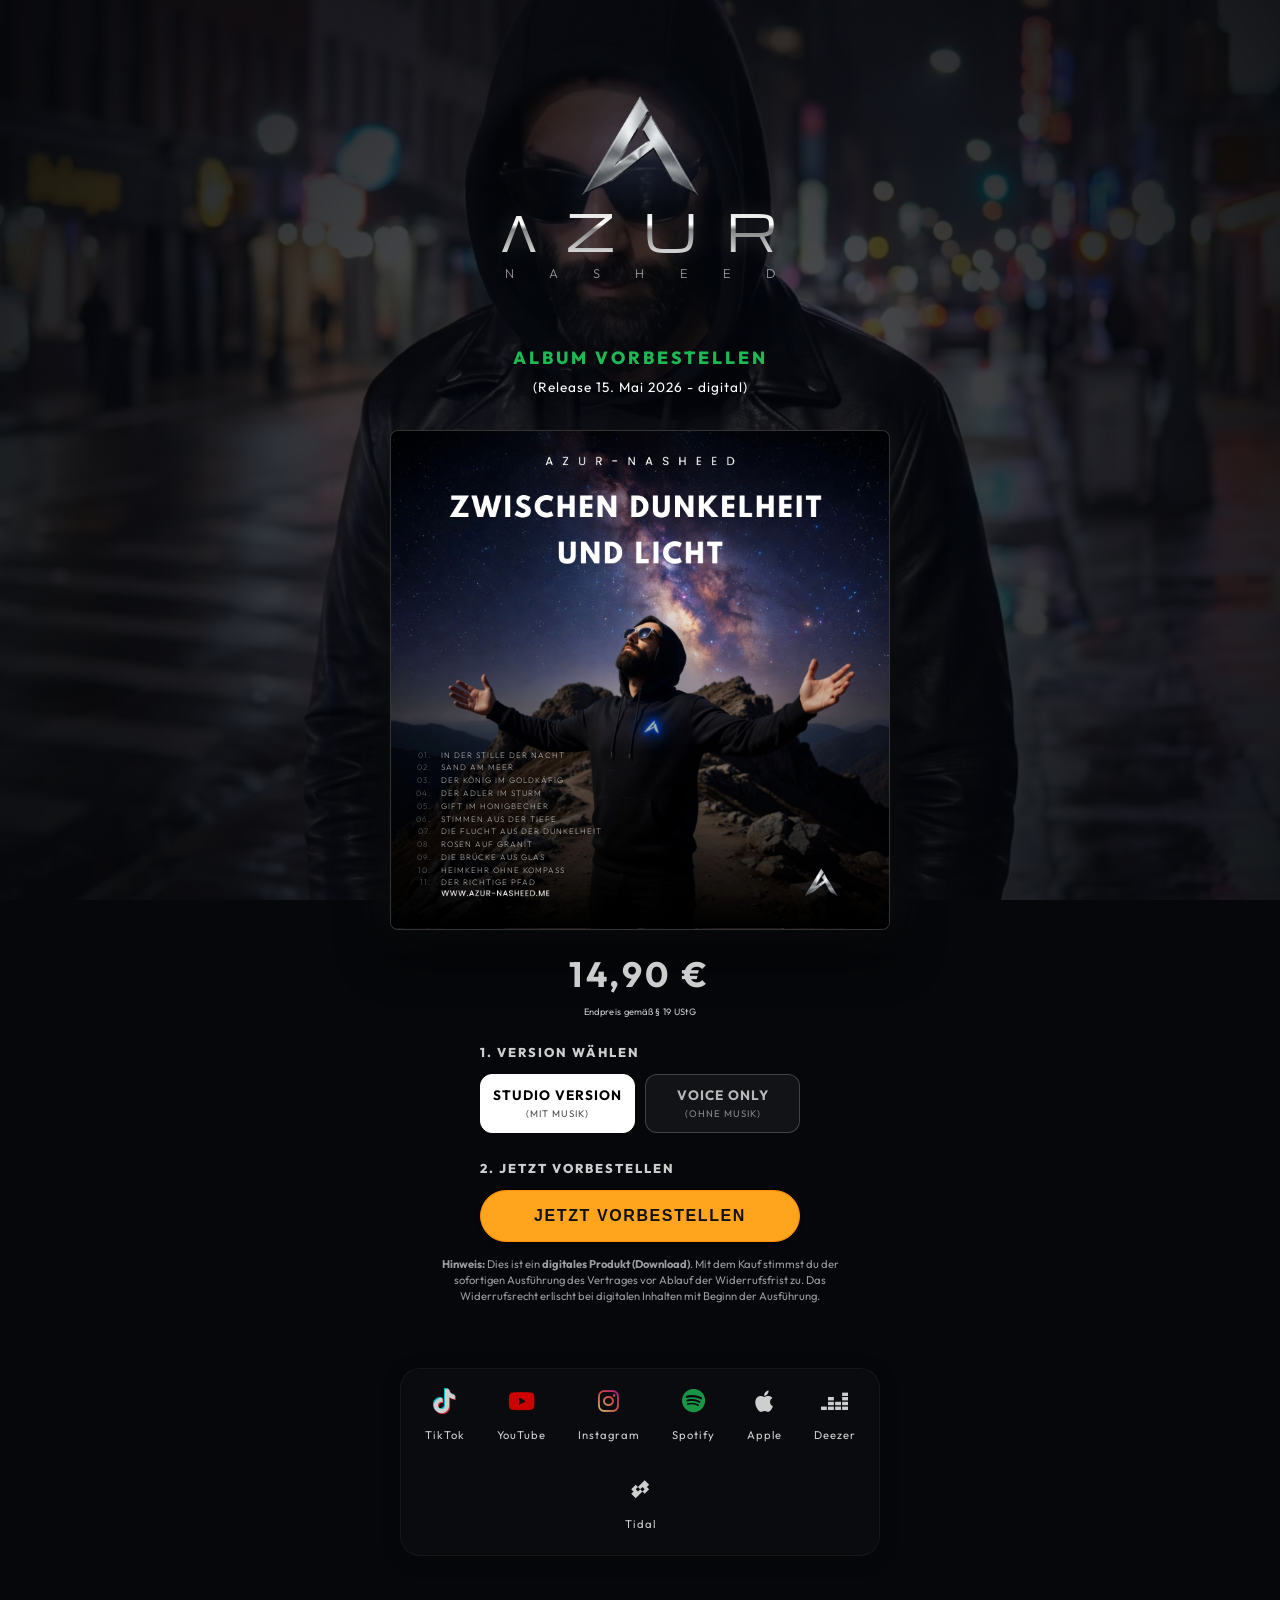
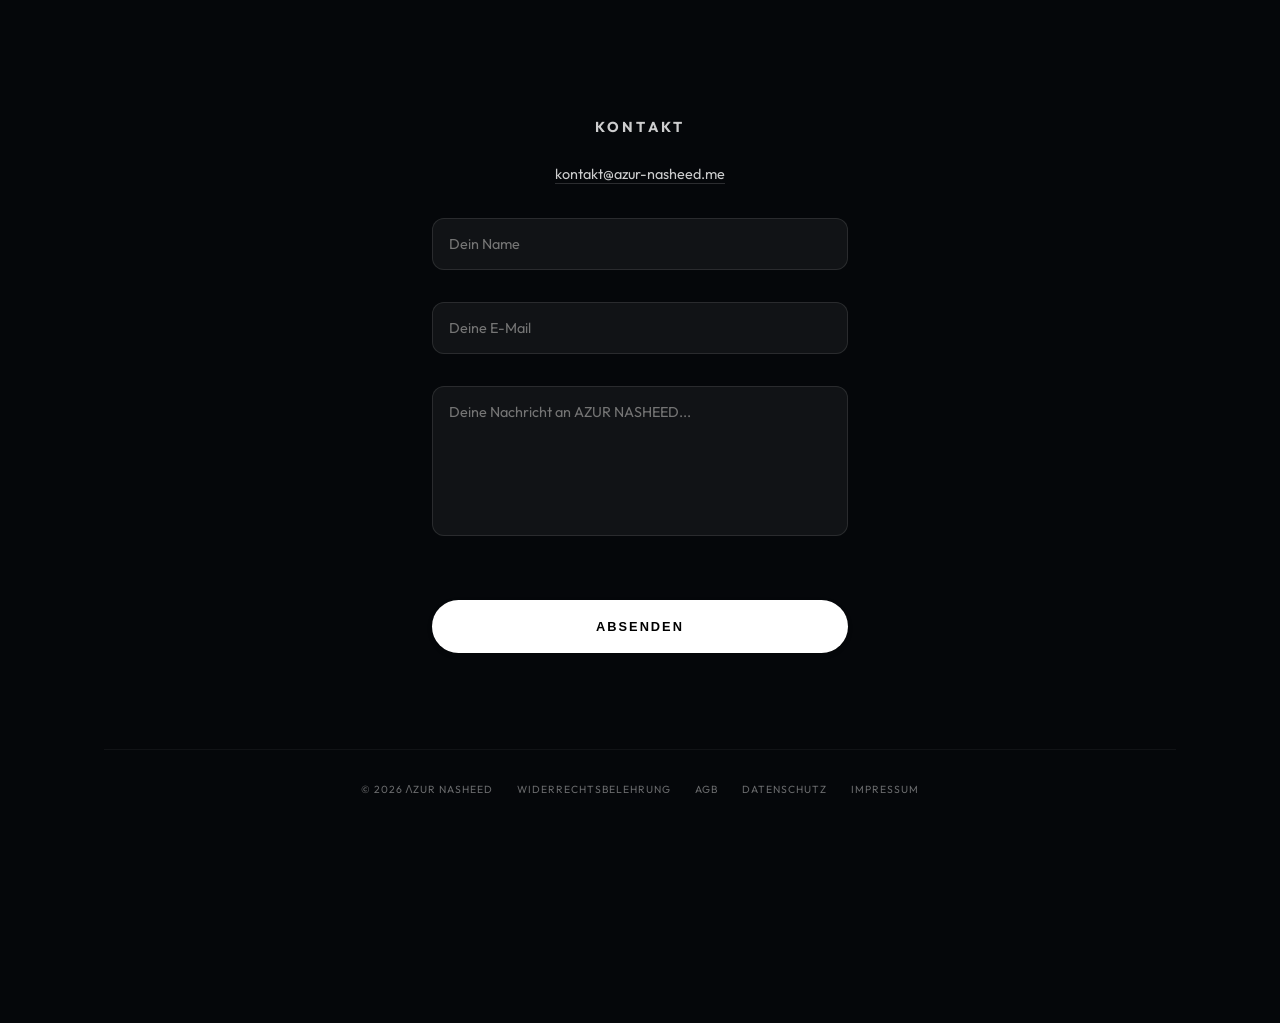
==== index.html @ 8b588da4 "Update website with final official logo from 1% folder" ====
<!DOCTYPE html>
<html lang="de">
<head>
    <meta charset="UTF-8">
    <meta name="viewport" content="width=device-width, initial-scale=1.0">
    <title>AZUR NASHEED</title>
    <link rel="stylesheet" href="style.css?v=21">
    <link rel="stylesheet" href="https://cdnjs.cloudflare.com/ajax/libs/font-awesome/6.0.0/css/all.min.css">
    <link rel="preconnect" href="https://fonts.googleapis.com">
    <link rel="preconnect" href="https://fonts.gstatic.com" crossorigin>
    <link href="https://fonts.googleapis.com/css2?family=Michroma&family=Outfit:wght@300;400;600;800&display=swap" rel="stylesheet">
    <style>
        body { 
            background-color: #05070a;
            color: #fff;
            font-family: 'Outfit', sans-serif;
            margin: 0;
            line-height: 1.6;
            overflow-x: hidden;
        }
        
        .name-main {
            font-family: 'Michroma', sans-serif !important;
            letter-spacing: 1.8rem !important;
            background: linear-gradient(180deg, #d1d1d1 0%, #ffffff 40%, #808080 50%, #e0e0e0 100%);
            -webkit-background-clip: text;
            -webkit-text-fill-color: transparent;
            filter: drop-shadow(0 0 10px rgba(255, 255, 255, 0.2));
        }

        .bg-fixed-img {
            position: fixed;
            top: 0; left: 0; width: 100%; height: 100%;
            background-image: url('Fotos/azur_background_final.png?v=2');
            background-size: cover;
            background-position: center;
            z-index: -2;
            opacity: 0.6;
        }

        .background-overlay {
            position: fixed; left: 0; top:0; width: 100%; height: 100%;
            background: radial-gradient(circle at center, rgba(5,7,10,0.4) 0%, rgba(5,7,10,0.9) 100%);
            z-index: -1;
        }

        .main-container { padding: 40px 0 100px; position: relative; z-index: 10; width: 100%; }

        /* LOGO HEADER */
        .shop-header { text-align: center; margin-bottom: 90px; }
        .shop-header img { width: 90px; margin-bottom: 15px; }
        .shop-title { text-transform: uppercase; display: flex; flex-direction: column; align-items: center; }
        .shop-title .main { font-size: 3.5rem; font-weight: 800; letter-spacing: 1.2rem; }
        .shop-title .sub { font-size: 1rem; color: #8fa9ff; letter-spacing: 0.5rem; font-weight: 300; margin-top: 5px; }

        /* INTERACTIVE PRODUCTS */
        .hoodie-section { max-width: 1200px; margin: 0 auto 100px; padding: 0 4rem; }
        .hoodie-row { display: grid; grid-template-columns: repeat(2, 1fr); gap: 2.5rem; }
        .product-item { text-align: center; }
        
        .product-image-box { 
            width: 100%; 
            aspect-ratio: 1; 
            margin-bottom: 1rem; 
            overflow: hidden; 
            border-radius: 8px; 
            background: #111; 
            position: relative;
            box-shadow: 0 20px 40px rgba(0,0,0,0.4);
        }

        .product-image-box img { 
            width: 100%; 
            height: 100%; 
            object-fit: cover; 
            transition: opacity 0.5s cubic-bezier(0.4, 0, 0.2, 1), transform 0.8s cubic-bezier(0.16, 1, 0.3, 1);
            filter: brightness(1.05); /* Slight boost for dark variant */
        }

        .color-selector { display: flex; justify-content: center; gap: 15px; margin-bottom: 0.5rem; }
        .swatch {
            width: 22px; height: 22px; border-radius: 50%; border: 2px solid transparent; cursor: pointer;
            transition: transform 0.3s, border-color 0.3s, box-shadow 0.3s;
        }
        .swatch:hover { transform: scale(1.3); }
        .swatch.active { border-color: #fff; transform: scale(1.3); box-shadow: 0 0 10px rgba(255,255,255,0.4); }

        .swatch.black { background: #000; border: 1px solid rgba(255,255,255,0.3); }
        .swatch.rose { background: #936873; }
        .swatch.sand { background: #d2c5b4; opacity: 0.3; cursor: not-allowed; }
        .swatch.navy { background: #1a233a; opacity: 0.3; cursor: not-allowed; }

        .product-name { font-size: 0.8rem; font-weight: 700; letter-spacing: 0.2rem; margin-bottom: 0.5rem; }
        .product-price { font-size: 1.3rem; font-weight: 300; opacity: 0.8; margin-bottom: 0.5rem; display: block; }

        .featured-album-glow {
            border: 1px solid rgba(255, 255, 255, 0.15);
            box-shadow: 0 0 40px rgba(255, 255, 255, 0.05), 0 20px 50px rgba(0,0,0,0.8) !important;
            transition: transform 0.3s ease, box-shadow 0.3s ease, border 0.3s ease;
        }
        .featured-album-glow:hover {
            transform: scale(1.02) translateY(-5px);
            box-shadow: 0 0 50px rgba(255, 255, 255, 0.1), 0 30px 60px rgba(0,0,0,0.9) !important;
            border: 1px solid rgba(255, 255, 255, 0.25);
        }

        .buy-btn { 
            background: #FFA41C; color: #0F1111; border: 1px solid #FF8F00; border-radius: 100px; padding: 0.8rem 2.5rem; font-weight: 800; 
            font-size: 0.8rem; letter-spacing: 0.1rem; cursor: pointer; transition: all 0.2s; box-shadow: 0 2px 5px rgba(0,0,0,0.2);
        }
        .buy-btn:hover { background: #FA8900; border-color: #E37B00; transform: translateY(-2px); box-shadow: 0 4px 8px rgba(0,0,0,0.3); }

        /* NASHEED MODULE */
        .signature-section { max-width: 1000px; margin: 0 auto; padding: 0 2rem; }
        .sig-header { display: flex; justify-content: space-between; align-items: center; margin-bottom: 4rem; }
        .sig-header h1 { font-size: 2.2rem; font-weight: 800; text-transform: uppercase; text-align: right; line-height: 1.1; }
        .sig-header h1 span { font-size: 1.1rem; font-weight: 300; display: block; opacity: 0.6; letter-spacing: 0.3rem; }

        .signature-card { 
            display: grid; grid-template-columns: 1.2fr 1fr; background: #fff; border-radius: 12px; 
            overflow: hidden; box-shadow: 0 50px 100px rgba(0,0,0,0.8);
        }
        .card-form { padding: 4.5rem; color: #000; }
        .card-form h2 { font-size: 2.4rem; font-weight: 800; margin-bottom: 3rem; text-transform: uppercase; }
        .input-box { margin-bottom: 3rem; }
        .input-box label { font-size: 0.7rem; font-weight: 800; opacity: 0.5; display: block; margin-bottom: 0.8rem; letter-spacing: 0.1rem; }
        .input-box input { width: 100%; border: none; border-bottom: 1px solid rgba(0,0,0,0.1); padding: 0.6rem 0; font-size: 1rem; outline: none; }
        .submit-btn { width: 100%; background: #000; color: #fff; border: none; padding: 1.4rem; font-weight: 800; letter-spacing: 0.2rem; cursor: pointer; }

        .card-media { position: relative; background: #000; }
        .card-media img.main { width: 100%; height: 100%; object-fit: cover; display: block; }
        .stamp { position: absolute; bottom: 20px; right: 20px; width: 60px; opacity: 0.25; filter: invert(1); }

        .bottom-txt { text-align: center; margin-top: 4rem; opacity: 0.5; font-size: 1rem; letter-spacing: 0.1rem; }

        @media (max-width: 900px) {
            .hoodie-row, .sig-header { grid-template-columns: 1fr; flex-direction: column; text-align: center; }
            .signature-card { 
                grid-template-columns: 1fr; 
                background: #000; /* Dunkel für besseren Kontrast auf Mobilgeräten */
                border-radius: 12px;
                position: relative;
            }
            .card-media { 
                height: 300px; 
                order: -1; /* Bild nach oben */
            }
            .card-form { 
                padding: 2.5rem 1.5rem; 
                background: rgba(255, 255, 255, 0.95); /* Leicht transparentes Weiß auf dem Bild */
                margin: -50px 1rem 1rem; /* Überlappung mit dem Bild */
                border-radius: 8px;
                position: relative;
                z-index: 5;
            }
            .hoodie-section { padding: 0 1.5rem; }
        }
    </style>
</head>
<body>
    <!-- FIXED BACKGROUND FIX FÜR MOBILE -->
    <div class="bg-fixed-img"></div>
    <div class="background-overlay"></div>

    <div class="main-container">
        <!-- HERO (aus index.html) -->
        <header class="hero" style="text-align: center; padding-top: 1rem; margin-bottom: 4rem;">
            <div class="logo-wrapper" style="margin-bottom: -40px;">
                <img src="Fotos/azur_logo_final.png" alt="AZUR NASHEED Logo" style="width: 180px; height: auto; filter: drop-shadow(0 0 30px rgba(143, 169, 255, 0.4));">
            </div>
            <h1 class="artist-name" style="margin: 0; padding: 0;">
                <span class="name-main" style="display: block; font-size: 3.2rem; font-weight: 400; text-align: center; margin-right: -1.8rem; line-height: 1;">ΛZUR</span>
                <span class="name-sub" style="display: block; font-size: 0.8rem; color: #d1d1d1; letter-spacing: 2.2rem; font-weight: 300; margin-top: 12px; margin-right: -2.2rem; opacity: 0.7;">NASHEED</span>
            </h1>
        </header>

        <!-- PRODUCT GRID -->
        <section class="hoodie-section">
            <!-- FEATURED ALBUM SECTION -->
        <section class="featured-album" style="margin-top: 4rem; margin-bottom: 4rem;">
            <p style="text-align: center; margin-bottom: 0.3rem; font-size: 1.1rem; letter-spacing: 3px; font-weight: 800; color: #1db954;">ALBUM VORBESTELLEN</p>
            <p style="text-align: center; margin-top: 0; margin-bottom: 2rem; font-size: 0.85rem; color: #ffffff; font-weight: 400; letter-spacing: 1px;">(Release 15. Mai 2026 - digital)</p>
            <div class="product-item" id="album-item" style="max-width: 500px; margin: 0 auto;">
                <div class="product-image-box featured-album-glow" style="aspect-ratio: 1/1; cursor: pointer; position: relative;" onclick="window.location.href='product_album.html'">
                    <img src="Fotos/azur_album_final.jpg" alt="AZUR Album Masterpiece" class="display-img" loading="lazy">
                    
                    <!-- Subtile Tracklist Overlay -->
                    <div style="position: absolute; bottom: 40px; left: 20px; text-align: left; pointer-events: none; opacity: 0.6;">
                        <div style="font-size: 8px; line-height: 1.6; color: #fff; font-family: 'Outfit', sans-serif; letter-spacing: 1px; text-transform: uppercase; font-weight: 300; text-shadow: 0 2px 4px rgba(0,0,0,0.5);">
                            <div style="display: flex;"><span style="width: 20px; text-align: right; margin-right: 10px; opacity: 0.5;">01.</span><span>IN DER STILLE DER NACHT</span></div>
                            <div style="display: flex;"><span style="width: 20px; text-align: right; margin-right: 10px; opacity: 0.5;">02.</span><span>SAND AM MEER</span></div>
                            <div style="display: flex;"><span style="width: 20px; text-align: right; margin-right: 10px; opacity: 0.5;">03.</span><span>DER KÖNIG IM GOLDKÄFIG</span></div>
                            <div style="display: flex;"><span style="width: 20px; text-align: right; margin-right: 10px; opacity: 0.5;">04.</span><span>DER ADLER IM STURM</span></div>
                            <div style="display: flex;"><span style="width: 20px; text-align: right; margin-right: 10px; opacity: 0.5;">05.</span><span>GIFT IM HONIGBECHER</span></div>
                            <div style="display: flex;"><span style="width: 20px; text-align: right; margin-right: 10px; opacity: 0.5;">06.</span><span>STIMMEN AUS DER TIEFE</span></div>
                            <div style="display: flex;"><span style="width: 20px; text-align: right; margin-right: 10px; opacity: 0.5;">07.</span><span>DIE FLUCHT AUS DER DUNKELHEIT</span></div>
                            <div style="display: flex;"><span style="width: 20px; text-align: right; margin-right: 10px; opacity: 0.5;">08.</span><span>ROSEN AUF GRANIT</span></div>
                            <div style="display: flex;"><span style="width: 20px; text-align: right; margin-right: 10px; opacity: 0.5;">09.</span><span>DIE BRÜCKE AUS GLAS</span></div>
                            <div style="display: flex;"><span style="width: 20px; text-align: right; margin-right: 10px; opacity: 0.5;">10.</span><span>HEIMKEHR OHNE KOMPASS</span></div>
                            <div style="display: flex;"><span style="width: 20px; text-align: right; margin-right: 10px; opacity: 0.5;">11.</span><span>DER RICHTIGE PFAD</span></div>
                        </div>
                    </div>
                </div>
                <div style="margin-bottom: 8px;">
                    <div style="display: flex; flex-direction: column; align-items: center; margin-bottom: 25px; margin-top: 15px;">
                        <div style="display: flex; align-items: baseline; gap: 12px; margin-bottom: 4px;">
                            <span class="product-price" style="font-size: 2.2rem; color: #fff; font-weight: 700; margin: 0;">14,90 €</span>
                        </div>
                        <div style="font-size: 0.58rem; color: rgba(255,255,255,0.8); letter-spacing: 0.3px; max-width: 130px; text-align: center; line-height: 1.1; font-weight: 400;">
                            Endpreis gemäß § 19 UStG
                        </div>
                    </div>
                </div>
                
                <div style="text-align: left; max-width: 320px; margin: 0 auto;">
                    <div style="font-size: 0.8rem; opacity: 0.8; margin-bottom: 12px; letter-spacing: 2px; font-weight: 800; color: #fff;">1. VERSION WÄHLEN</div>
                    <div class="version-selector" style="margin-bottom: 25px; display: flex; gap: 10px;">
                        <button id="btn-full" class="version-btn active" onclick="setVersion('full')" style="background: #fff; border: 1px solid #fff; color: #000; padding: 12px 5px; border-radius: 12px; font-size: 0.85rem; font-weight: 700; cursor: pointer; transition: all 0.3s; flex: 1; letter-spacing: 1px; font-family: 'Outfit', sans-serif; line-height: 1.2;">STUDIO VERSION<br><span style="font-size: 0.6rem; opacity: 0.7; font-weight: 400;">(MIT MUSIK)</span></button>
                        <button id="btn-vocal" class="version-btn" onclick="setVersion('vocal')" style="background: rgba(255,255,255,0.05); border: 1px solid rgba(255,255,255,0.2); color: rgba(255,255,255,0.7); padding: 12px 5px; border-radius: 12px; font-size: 0.85rem; font-weight: 700; cursor: pointer; transition: all 0.3s; flex: 1; letter-spacing: 1px; font-family: 'Outfit', sans-serif; line-height: 1.2;">VOICE ONLY<br><span style="font-size: 0.6rem; opacity: 0.7; font-weight: 400;">(OHNE MUSIK)</span></button>
                    </div>
                    
                    <div style="font-size: 0.8rem; opacity: 0.8; margin-bottom: 12px; letter-spacing: 2px; font-weight: 800; color: #fff;">2. JETZT VORBESTELLEN</div>
                    <button class="buy-btn" style="margin-top: 0; width: 100%; display: block; font-size: 1rem; padding: 1rem;" onclick="initiateCheckout('DIGITAL ALBUM (PRE-ORDER)')">JETZT VORBESTELLEN</button>
                </div>
                <p style="font-size: 0.7rem; opacity: 0.6; margin-top: 15px; line-height: 1.4; max-width: 400px; margin-left: auto; margin-right: auto; color: #fff;">
                    <strong>Hinweis:</strong> Dies ist ein <strong>digitales Produkt (Download)</strong>. Mit dem Kauf stimmst du der sofortigen Ausführung des Vertrages vor Ablauf der Widerrufsfrist zu. Das Widerrufsrecht erlischt bei digitalen Inhalten mit Beginn der Ausführung.
                </p>
            </div>
        </section>

        <!-- SOCIAL LINKS (jetzt unten) -->
        <div class="social-brand-bar" style="display: flex; justify-content: center; flex-wrap: wrap; gap: 2rem; margin-top: 3rem; margin-bottom: 2rem;">
            <a href="https://www.tiktok.com/@azur_nasheed" target="_blank" style="color: white; text-align: center; text-decoration: none; opacity: 0.8; transition: opacity 0.3s;" onmouseover="this.style.opacity='1'" onmouseout="this.style.opacity='0.8'">
                <i class="fab fa-tiktok" style="font-size: 1.5rem; margin-bottom: 0.5rem; display: block;"></i>
                <span style="font-size: 0.7rem; letter-spacing: 1px;">TikTok</span>
            </a>
            <a href="https://www.youtube.com/@azur.nasheed?sub_confirmation=1" target="_blank" style="color: white; text-align: center; text-decoration: none; opacity: 0.8; transition: opacity 0.3s;" onmouseover="this.style.opacity='1'" onmouseout="this.style.opacity='0.8'">
                <i class="fab fa-youtube" style="font-size: 1.5rem; margin-bottom: 0.5rem; display: block;"></i>
                <span style="font-size: 0.7rem; letter-spacing: 1px;">YouTube</span>
            </a>
            <a href="https://www.instagram.com/azur.nasheed" target="_blank" style="color: white; text-align: center; text-decoration: none; opacity: 0.8; transition: opacity 0.3s;" onmouseover="this.style.opacity='1'" onmouseout="this.style.opacity='0.8'">
                <i class="fab fa-instagram" style="font-size: 1.5rem; margin-bottom: 0.5rem; display: block;"></i>
                <span style="font-size: 0.7rem; letter-spacing: 1px;">Instagram</span>
            </a>
            <a href="https://open.spotify.com/intl-de/artist/56pBAUNSrP1y15tXZYUs72" target="_blank" style="color: white; text-align: center; text-decoration: none; opacity: 0.8; transition: opacity 0.3s;" onmouseover="this.style.opacity='1'" onmouseout="this.style.opacity='0.8'">
                <i class="fab fa-spotify" style="font-size: 1.5rem; margin-bottom: 0.5rem; display: block;"></i>
                <span style="font-size: 0.7rem; letter-spacing: 1px;">Spotify</span>
            </a>
            <a href="https://music.apple.com/us/artist/azur/1892303733" target="_blank" style="color: white; text-align: center; text-decoration: none; opacity: 0.8; transition: opacity 0.3s;" onmouseover="this.style.opacity='1'" onmouseout="this.style.opacity='0.8'">
                <i class="fab fa-apple" style="font-size: 1.5rem; margin-bottom: 0.5rem; display: block;"></i>
                <span style="font-size: 0.7rem; letter-spacing: 1px;">Apple</span>
            </a>
            <a href="https://www.deezer.com/de/artist/386840561" target="_blank" style="color: white; text-align: center; text-decoration: none; opacity: 0.8; transition: opacity 0.3s;" onmouseover="this.style.opacity='1'" onmouseout="this.style.opacity='0.8'">
                <i class="fab fa-deezer" style="font-size: 1.5rem; margin-bottom: 0.5rem; display: block;"></i>
                <span style="font-size: 0.7rem; letter-spacing: 1px;">Deezer</span>
            </a>

            <a href="https://tidal.com/album/516586064" target="_blank" style="color: white; text-align: center; text-decoration: none; opacity: 0.8; transition: opacity 0.3s;" onmouseover="this.style.opacity='1'" onmouseout="this.style.opacity='0.8'">
                <svg viewBox="0 0 24 24" fill="currentColor" style="width: 1.4rem; height: 1.4rem; margin-bottom: 0.6rem; display: block; margin-left: auto; margin-right: auto;">
                    <path d="M12.012 7.2L7.212 12l4.8 4.8 4.8-4.8-4.8-4.8zM12.012 16.8l-4.8 4.8-4.8-4.8 4.8-4.8 4.8 4.8zM2.412 12L7.212 7.2l4.8 4.8-4.8 4.8-4.8-4.8zM16.812 7.2l4.8 4.8-4.8 4.8-4.8-4.8 4.8-4.8zM12.012 7.2l4.8-4.8 4.8 4.8-4.8 4.8-4.8-4.8z"/>
                </svg>
                <span style="font-size: 0.7rem; letter-spacing: 1px;">Tidal</span>
            </a>
        </div>

        <!-- CONTACT SECTION (Vollständiges Formular aus index.html) -->
        <section class="contact-section" style="max-width: 480px; margin: 10rem auto 6rem; padding: 0 2rem;">
            <h3 class="section-title" style="font-size: 0.9rem; letter-spacing: 0.2rem; margin-bottom: 1.5rem; opacity: 0.8; text-transform: uppercase; text-align: center;">Kontakt</h3>
            <p class="contact-email" style="margin-bottom: 2rem; font-size: 0.9rem; opacity: 0.8; text-align: center;">
                <a href="mailto:kontakt@azur-nasheed.me" style="color: #fff; text-decoration: none; border-bottom: 1px solid rgba(255,255,255,0.2);">kontakt@azur-nasheed.me</a>
            </p>
            
            <form action="https://formspree.io/f/mqekkzke" method="POST" class="contact-form">
                <div class="form-group" style="margin-bottom: 1rem;">
                    <input type="text" name="name" placeholder="Dein Name" required style="width: 100%; background: rgba(255,255,255,0.05); border: 1px solid rgba(255,255,255,0.1); border-radius: 12px; padding: 1rem; color: #fff; font-family: 'Outfit', sans-serif;">
                </div>
                <div class="form-group" style="margin-bottom: 1rem;">
                    <input type="email" name="email" placeholder="Deine E-Mail" required style="width: 100%; background: rgba(255,255,255,0.05); border: 1px solid rgba(255,255,255,0.1); border-radius: 12px; padding: 1rem; color: #fff; font-family: 'Outfit', sans-serif;">
                </div>
                <div class="form-group" style="margin-bottom: 1.5rem;">
                    <textarea name="message" placeholder="Deine Nachricht an AZUR NASHEED..." required style="width: 100%; background: rgba(255,255,255,0.05); border: 1px solid rgba(255,255,255,0.1); border-radius: 12px; padding: 1rem; color: #fff; min-height: 150px; font-family: 'Outfit', sans-serif; resize: none;"></textarea>
                </div>
                <button type="submit" class="buy-btn" style="width: 100%; background: #fff; color: #000; border: none; padding: 1.2rem; font-weight: 800; letter-spacing: 2px;">
                    ABSENDEN
                </button>
            </form>
        </section>

        <!-- FOOTER & LEGAL -->
        <footer class="footer" style="text-align: center; padding: 2rem 0 1.5rem; border-top: 1px solid rgba(255,255,255,0.05); margin-top: 2rem; width: 100%; opacity: 1 !important;">
            <div class="footer-content" style="max-width: 1200px; margin: 0 auto; padding: 0 2rem;">
                <!-- MwSt-Hinweis entfernt -->
                
                <div class="legal-links-container" style="display: flex; justify-content: center; align-items: center; gap: 1.5rem; flex-wrap: wrap; padding-top: 0;">
                    <span style="opacity: 0.4; font-size: 0.65rem; letter-spacing: 1px;">&copy; 2026 ΛZUR NASHEED</span>
                    <a href="widerruf.html" style="color: rgba(255,255,255,0.4); text-decoration: none; font-size: 0.65rem; letter-spacing: 1px; transition: color 0.3s;" onmouseover="this.style.color='#fff'" onmouseout="this.style.color='rgba(255,255,255,0.4)'">WIDERRECHTSBELEHRUNG</a>
                    <a href="agb.html" style="color: rgba(255,255,255,0.4); text-decoration: none; font-size: 0.65rem; letter-spacing: 1px; transition: color 0.3s;" onmouseover="this.style.color='#fff'" onmouseout="this.style.color='rgba(255,255,255,0.4)'">AGB</a>
                    <a href="datenschutz.html" style="color: rgba(255,255,255,0.4); text-decoration: none; font-size: 0.65rem; letter-spacing: 1px; transition: color 0.3s;" onmouseover="this.style.color='#fff'" onmouseout="this.style.color='rgba(255,255,255,0.4)'">DATENSCHUTZ</a>
                    <a href="impressum.html" style="color: rgba(255,255,255,0.4); text-decoration: none; font-size: 0.65rem; letter-spacing: 1px; transition: color 0.3s;" onmouseover="this.style.color='#fff'" onmouseout="this.style.color='rgba(255,255,255,0.4)'">IMPRESSUM</a>
                </div>
            </div>
        </footer>
    </div>

    <!-- CHECKOUT OVERLAY -->
    <div id="checkout-overlay">
        <div class="loader"></div>
        <h2 style="color: white; font-weight: 300; letter-spacing: 3px;">INITIALISIERE SECURE CHECKOUT</h2>
        <p style="color: rgba(255,255,255,0.4); margin-top: 1rem;">Du wirst zum sicheren Zahlungsanbieter weitergeleitet...</p>
    </div>

    <script>
        const STRIPE_LINKS = {
            'full': 'https://buy.stripe.com/cNieVeckQ1glehb46h5wI02',
            'vocal': 'https://buy.stripe.com/5kQfZi70wf7b8WR32d5wI03'
        };

        let currentVersion = 'full';

        function setVersion(version) {
            currentVersion = version;
            document.querySelectorAll('.version-btn').forEach(btn => {
                btn.style.background = 'rgba(255,255,255,0.05)';
                btn.style.borderColor = 'rgba(255,255,255,0.2)';
                btn.style.color = 'rgba(255,255,255,0.7)';
            });
            const activeBtn = document.getElementById('btn-' + version);
            activeBtn.style.background = '#fff';
            activeBtn.style.borderColor = '#fff';
            activeBtn.style.color = '#000';
        }

        function initiateCheckout(productName) {
            const finalLink = STRIPE_LINKS[currentVersion];
            
            console.log("Stripe Checkout Link:", finalLink);

            const overlay = document.getElementById('checkout-overlay');
            overlay.style.display = 'flex';
            
            setTimeout(() => {
                window.location.href = finalLink;
            }, 2500);
        }
    </script>
</body>
</html>
---- style.css ----
:root {
    --bg-color: #05070a;
    --text-color: #f0f0f0;
    --accent-color: #8fa9ff;
    --glass-bg: rgba(255, 255, 255, 0.05);
    --glass-border: rgba(255, 255, 255, 0.1);
    --font-main: 'Outfit', sans-serif;
}

* {
    margin: 0;
    padding: 0;
    box-sizing: border-box;
    -webkit-font-smoothing: antialiased;
}

body {
    background-color: var(--bg-color);
    color: var(--text-color);
    font-family: var(--font-main);
    min-height: 100vh;
    overflow-x: hidden;
    display: flex;
    flex-direction: column; /* Alles untereinander zentrieren */
    justify-content: center;
    align-items: center;
    position: relative;
}

/* .video-background removed for performance - handled in HTML */


.background-overlay {
    position: fixed;
    top: 0;
    left: 0;
    width: 100%;
    height: 100%;
    z-index: -1;
    background: radial-gradient(circle at center, rgba(5, 7, 10, 0.4) 0%, rgba(5, 7, 10, 0.8) 100%);
}

.profile-img-container {
    width: 120px;
    height: 120px;
    margin: 0 auto 1.5rem;
    border-radius: 50%;
    padding: 3px;
    background: linear-gradient(45deg, var(--accent-color), transparent);
    overflow: hidden;
}

.profile-img {
    width: 100%;
    height: 100%;
    object-fit: cover;
    border-radius: 50%;
}

.container {
    width: 100%;
    max-width: 480px;
    padding: 2rem;
    text-align: center;
    z-index: 10;
}

.swipe-arrow {
    position: absolute; top: 50%; transform: translateY(-50%);
    font-size: 1.2rem; color: #fff; cursor: pointer;
    z-index: 10; user-select: none; transition: background 0.3s, transform 0.3s;
    background: rgba(0, 0, 0, 0.4); border-radius: 50%;
    width: 35px; height: 35px; display: flex; align-items: center; justify-content: center;
}
.swipe-arrow:hover { background: rgba(0, 0, 0, 0.8); transform: translateY(-50%) scale(1.1); }
.swipe-arrow.left { left: 10px; }
.swipe-arrow.right { right: 10px; }

.hero {
    margin-bottom: 3rem;
    animation: fadeIn 1.5s ease-out;
}

.artist-name {
    display: flex;
    flex-direction: column;
    align-items: center;
    line-height: 1;
    margin-bottom: 2rem;
    text-transform: uppercase;
}

.name-main {
    font-size: 4.5rem;
    font-weight: 600;
    letter-spacing: 0.6rem;
    color: var(--text-color);
}

.name-sub {
    font-size: 0.9rem;
    font-weight: 300;
    letter-spacing: 1.2rem;
    color: var(--text-color); /* Wieder in reinem Weiss */
    opacity: 0.8;
    margin-top: 0.8rem;
    margin-right: -1.2rem; /* Zentrierungs-Fix */
}

@media (max-width: 768px) {
    .name-main { font-size: 3rem; letter-spacing: 0.4rem; }
    .name-sub { font-size: 0.7rem; letter-spacing: 0.6rem; margin-right: -0.6rem; }
}

.tagline {
    font-size: 1rem;
    font-weight: 300;
    opacity: 0.7;
    letter-spacing: 0.2rem;
}

.release-card {
    width: 100%;
    max-width: 600px;
    margin: 0 auto 3rem;
    padding: 0;
    background: none;
    border: none;
    backdrop-filter: none;
    text-align: center;
}

.release-card:hover {
    transform: translateY(-5px);
}

.cover-art-container {
    width: 100%;
    max-width: 320px;
    aspect-ratio: 1 / 1;
    margin: 0 auto 2rem;
    border-radius: 12px;
    overflow: hidden;
    box-shadow: 0 15px 40px rgba(0, 0, 0, 0.6);
    border: 1px solid rgba(225, 225, 225, 0.1);
    background: #000;
}

.release-cover {
    width: 100%;
    height: 100%;
    object-fit: cover;
    display: block;
    image-rendering: high-quality;
}

.status {
    font-size: 0.7rem;
    font-weight: 600;
    color: var(--accent-color);
    letter-spacing: 0.1rem;
    display: block;
    margin-bottom: 1rem;
}

h2 {
    font-size: 1.8rem;
    margin-bottom: 0.5rem;
}

.release-date {
    font-size: 0.9rem;
    opacity: 0.5;
    margin-bottom: 0.5rem;
}

.btn-primary {
    display: inline-block;
    background-color: var(--text-color);
    color: var(--bg-color);
    padding: 1rem 2rem;
    border-radius: 50px;
    text-decoration: none;
    font-weight: 600;
    font-size: 0.9rem;
    letter-spacing: 0.1rem;
    transition: all 0.3s ease;
}

.btn-primary:hover {
    background-color: var(--accent-color);
    transform: scale(1.05);
}

.btn-spotify {
    background: linear-gradient(135deg, #1DB954 0%, #191414 100%);
    color: white;
    border: none;
    box-shadow: 0 4px 15px rgba(29, 185, 84, 0.3), 0 0 10px rgba(29, 185, 84, 0.2);
    display: flex;
    align-items: center;
    justify-content: center;
    gap: 12px;
}

.btn-spotify:hover {
    background: linear-gradient(135deg, #1ed760 0%, #191414 100%);
    transform: scale(1.05);
    box-shadow: 0 6px 20px rgba(29, 185, 84, 0.5), 0 0 15px rgba(29, 185, 84, 0.4);
}

.btn-spotify i {
    color: white;
    font-size: 1.2rem;
}

/* Premium Video Card Styles */
.premium-video-card {
    position: relative;
    width: 100%;
    aspect-ratio: 16 / 9;
    background: rgba(255, 255, 255, 0.03);
    border: 1px solid var(--glass-border);
    border-radius: 12px;
    overflow: hidden;
    margin-bottom: 2rem;
    box-shadow: 0 20px 50px rgba(0, 0, 0, 0.5);
    cursor: pointer;
    transition: all 0.5s cubic-bezier(0.4, 0, 0.2, 1);
}

.premium-video-card::before {
    content: '';
    position: absolute;
    top: 0;
    left: 0;
    width: 100%;
    height: 100%;
    background: url('https://img.youtube.com/vi/vI3nQcwvJvw/maxresdefault.jpg') center/cover no-repeat;
    filter: brightness(0.7) grayscale(0.2);
    transition: all 0.5s ease;
}

.premium-video-card:hover {
    transform: translateY(-5px);
    border-color: rgba(255, 255, 255, 0.2);
}

.premium-video-card:hover::before {
    filter: brightness(0.9) grayscale(0);
    transform: scale(1.05);
}

.play-overlay {
    position: absolute;
    top: 50%;
    left: 50%;
    transform: translate(-50%, -50%);
    z-index: 2;
    pointer-events: none;
}

.pulse-icon {
    width: 70px;
    height: 70px;
    background: rgba(255, 255, 255, 0.1);
    backdrop-filter: blur(10px);
    border-radius: 50%;
    display: flex;
    align-items: center;
    justify-content: center;
    border: 2px solid rgba(255, 255, 255, 0.3);
    color: white;
    font-size: 1.5rem;
    transition: all 0.3s ease;
    box-shadow: 0 0 20px rgba(255, 255, 255, 0.2);
}

.premium-video-card:hover .pulse-icon {
    background: rgba(255, 255, 255, 0.2);
    transform: scale(1.1);
    box-shadow: 0 0 30px rgba(255, 255, 255, 0.4);
}

.video-wrapper iframe {
    position: absolute;
    top: 0;
    left: 0;
    width: 100%;
    height: 100%;
    border: none;
    z-index: 5;
}

.social-brand-bar {
    display: flex;
    justify-content: center;
    align-items: center;
    flex-wrap: wrap;
    gap: 2.5rem;
    margin: 2.5rem auto;
    padding: 1.2rem 1.2rem;
    background: rgba(255, 255, 255, 0.02);
    backdrop-filter: blur(2px);
    -webkit-backdrop-filter: blur(2px);
    border: 1px solid rgba(255, 255, 255, 0.05);
    border-radius: 20px;
    max-width: 480px;
    box-shadow: 0 4px 20px rgba(0, 0, 0, 0.2);
}

.social-symbol {
    display: flex;
    flex-direction: column;
    align-items: center;
    gap: 0.8rem;
    text-decoration: none;
    transition: all 0.4s cubic-bezier(0.16, 1, 0.3, 1);
    opacity: 0.8;
    min-width: 80px;
}

.social-symbol i {
    font-size: 2.22rem;
    transition: transform 0.3s ease;
}

/* Feste Markenfarben fuer dauerhafte Sichtbarkeit */
.fa-tiktok { color: #ffffff; text-shadow: -1px -1px 0 #00f2fe, 1px 1px 0 #fe2c55; }
.fa-youtube { color: #FF0000; }
.fa-instagram { 
    background: radial-gradient(circle at 30% 107%, #fdf497 0%, #fdf497 5%, #fd5949 45%,#d6249f 60%,#285AEB 90%);
    -webkit-background-clip: text;
    -webkit-text-fill-color: transparent;
    display: inline-block;
}
.fa-spotify { color: #1DB954; }
.fa-apple { color: #FFFFFF; }
.fa-shopping-bag { color: #e0e0e0; filter: drop-shadow(0 0 5px rgba(255, 255, 255, 0.2)); } /* Premium Metallic Silver */

.social-symbol span {
    font-size: 0.65rem;
    text-transform: uppercase;
    letter-spacing: 0.15rem;
    font-weight: 400;
    color: var(--text-color);
    opacity: 0.8;
    transition: all 0.3s ease;
}

/* Spezial-Styling fuer den Shop-Link */
.shop-highlight {
    opacity: 1 !important;
    border-right: 1px solid rgba(255, 255, 255, 0.1);
    padding-right: 1.5rem;
    margin-right: 0.5rem;
}

.shop-highlight span {
    font-weight: 700;
    letter-spacing: 0.2rem;
    color: #ffffff;
}

.social-symbol:hover {
    opacity: 1;
    transform: translateY(-8px);
}

.social-s.buy-btn:hover {
    transform: scale(1.05);
    background: #0088ff;
    color: white;
}

/* SIZE SELECTOR */
.size-selector {
    display: flex;
    gap: 0.8rem;
    margin: 0.5rem 0 1.2rem;
    justify-content: center;
}

.size-btn {
    background: rgba(255, 255, 255, 0.05);
    border: 1px solid rgba(255, 255, 255, 0.1);
    color: white;
    width: 45px;
    height: 45px;
    border-radius: 10px;
    display: flex;
    align-items: center;
    justify-content: center;
    cursor: pointer;
    font-size: 0.8rem;
    font-weight: 600;
    transition: all 0.3s;
}

.size-btn:hover {
    background: rgba(255, 255, 255, 0.1);
    border-color: rgba(255, 255, 255, 0.3);
}

.size-btn.active {
    background: white;
    color: black;
    border-color: white;
    box-shadow: 0 0 20px rgba(255, 255, 255, 0.2);
}

/* CHECKOUT OVERLAY (Test Mode) */
#checkout-overlay {
    position: fixed;
    top: 0; left: 0; width: 100%; height: 100%;
    background: rgba(0, 0, 0, 0.95);
    z-index: 10000;
    display: none;
    align-items: center;
    justify-content: center;
    flex-direction: column;
}

.loader {
    width: 50px;
    height: 50px;
    border: 3px solid rgba(255, 255, 255, 0.1);
    border-top: 3px solid #0088ff;
    border-radius: 50%;
    animation: spin 1s linear infinite;
    margin-bottom: 2rem;
}

@keyframes spin {
    0% { transform: rotate(0deg); }
    100% { transform: rotate(360deg); }
}

.social-symbol:hover i {
    transform: scale(1.1);
    filter: drop-shadow(0 0 10px rgba(255, 255, 255, 0.3));
}

@media (max-width: 600px) {
    .social-brand-bar {
        padding: 1.5rem 1rem;
        gap: 1.2rem;
        margin: 2rem 1rem;
        border-radius: 20px;
    }
    .social-symbol {
        min-width: 65px;
    }
    .social-symbol i { font-size: 1.8rem; }
    .social-symbol span { font-size: 0.55rem; letter-spacing: 0.1rem; }
}

/* Support Section */
.support-section {
    margin-top: 3rem;
    animation: fadeIn 1.8s ease-out;
}

.support-card {
    background: var(--glass-bg);
    backdrop-filter: blur(15px);
    border: 1px solid var(--glass-border);
    border-radius: 20px;
    padding: 2rem;
    text-align: left;
}

.support-text {
    font-size: 0.9rem;
    opacity: 0.7;
    margin-bottom: 1.5rem;
    text-align: center;
}

.amount-toggles {
    display: flex;
    gap: 10px;
    margin-bottom: 1rem;
}

.amount-btn {
    flex: 1;
    background: rgba(255, 255, 255, 0.05);
    border: 1px solid var(--glass-border);
    color: var(--text-color);
    padding: 0.8rem;
    border-radius: 12px;
    cursor: pointer;
    font-family: var(--font-main);
    transition: all 0.3s ease;
}

.amount-btn:hover {
    background: rgba(255, 255, 255, 0.1);
}

.amount-btn.active {
    background: var(--accent-color);
    color: var(--bg-color);
    border-color: var(--accent-color);
    font-weight: 600;
}

.custom-amount {
    position: relative;
    margin-bottom: 1.5rem;
}

.custom-amount input {
    width: 100%;
    background: rgba(255, 255, 255, 0.03);
    border: 1px solid var(--glass-border);
    color: var(--text-color);
    padding: 1rem;
    padding-left: 2rem;
    border-radius: 12px;
    font-family: var(--font-main);
    font-size: 1.1rem;
}

.custom-amount .currency {
    position: absolute;
    left: 1rem;
    top: 50%;
    transform: translateY(-50%);
    opacity: 0.5;
}

#final-donate-btn {
    width: 100%;
    margin-top: 1rem;
    border: none;
    cursor: pointer;
}

.anonym-hint {
    font-size: 0.7rem;
    opacity: 0.4;
    text-align: center;
    margin-top: 1rem;
}

.contact-section {
    margin-top: 2.5rem;
    animation: fadeIn 2s ease-out;
}

.section-title {
    font-size: 0.9rem;
    letter-spacing: 0.2rem;
    margin-bottom: 1.5rem;
    opacity: 0.8;
    text-transform: uppercase;
}

.contact-form {
    display: flex;
    flex-direction: column;
    gap: 1rem;
}

.form-group input, 
.form-group textarea {
    width: 100%;
    background: var(--glass-bg);
    border: 1px solid var(--glass-border);
    border-radius: 12px;
    padding: 1rem;
    color: var(--text-color);
    font-family: var(--font-main);
    font-size: 0.9rem;
    transition: all 0.3s ease;
}

.form-group textarea {
    min-height: 120px;
    resize: none;
}

.form-group input:focus, 
.form-group textarea:focus {
    outline: none;
    border-color: var(--accent-color);
    background: rgba(255, 255, 255, 0.1);
}

.contact-form button[type="submit"] {
    width: 100%;
    margin-top: 1rem;
    cursor: pointer;
    border: none;
}



.footer {
    margin-top: 5rem;
    padding-bottom: 2rem;
    opacity: 0.5; /* Dezent, aber legal erkennbar */
    transition: opacity 0.3s ease;
    text-align: center;
    position: relative;
    pointer-events: auto;
}

.footer:hover {
    opacity: 1; /* Volle Sichtbarkeit bei Hover */
}

.copyright {
    display: block;
    font-size: 0.7rem;
    letter-spacing: 0.05rem;
    margin-bottom: 0.5rem;
}

.legal-links {
    margin-top: 1.5rem;
    display: flex;
    justify-content: center;
    align-items: center;
    flex-wrap: wrap;
    gap: 0.8rem;
    font-size: 0.65rem;
    opacity: 0.5;
    letter-spacing: 0.05rem;
}

.legal-links a {
    color: var(--text-color);
    text-decoration: none;
    transition: all 0.3s ease;
}

.legal-links a:hover {
    color: var(--accent-color);
    opacity: 1;
}

.legal-links .divider {
    opacity: 0.3;
}

/* Streaming Platforms Section */
.streaming-section {
    padding: 6rem 1rem;
    margin-top: 2rem;
    border-top: 1px solid rgba(255, 255, 255, 0.05);
    background: rgba(0, 0, 0, 0.2);
    width: 100%;
    text-align: center;
}

.streaming-title {
    font-family: 'Playfair Display', serif;
    font-size: 3rem;
    font-weight: 300;
    margin-bottom: 4rem;
    letter-spacing: 0.1rem;
    opacity: 0.9;
}

.streaming-logos {
    display: flex;
    justify-content: center;
    align-items: center;
    flex-wrap: wrap;
    gap: 3.5rem;
    max-width: 1100px;
    margin: 0 auto;
}

.platform-link {
    display: flex;
    flex-direction: column;
    align-items: center;
    gap: 0.8rem;
    color: var(--text-color);
    text-decoration: none;
    transition: all 0.4s cubic-bezier(0.16, 1, 0.3, 1);
    opacity: 0.4;
    min-width: 100px;
}

.platform-link i, 
.platform-link svg {
    font-size: 2.2rem;
    height: 2.2rem;
    width: auto;
}

.platform-link span {
    font-size: 0.7rem;
    text-transform: uppercase;
    letter-spacing: 0.15rem;
    font-weight: 400;
}

.platform-link:hover {
    opacity: 1;
    transform: translateY(-8px);
    color: var(--accent-color);
}

.custom-svg {
    width: 2.2rem;
    height: 2.2rem;
}

/* Mobile Adjustments for Streaming Section */
@media (max-width: 768px) {
    .streaming-title {
        font-size: 2rem;
        margin-bottom: 3rem;
    }
    
    .streaming-logos {
        gap: 2rem;
    }

    .platform-link {
        min-width: 80px;
        opacity: 0.6; /* Slightly higher on mobile for visibility */
    }

    .platform-link i, 
    .platform-link svg {
        font-size: 1.8rem;
    }
}

/* Mobile Quick Fix */
@media (max-width: 400px) {
    .artist-name {
        font-size: 2.5rem;
    }
}

/* Global Smooth Scroll */
html {
    scroll-behavior: smooth;
}

/* ============================================================
   AZUR ESSENTIAL - BOLD SHOP EXPERIENCE (INTEGRATED)
   ============================================================ */

.shop-experience {
    background-color: transparent; /* Black background removed for brand consistency */
    color: #ffffff;
    padding: 12rem 0; 
    position: relative;
    z-index: 20;
    width: 100%; 
    border-top: 1px solid rgba(255,255,255,0.05);
}

/* Section Branding */
.shop-branding-integrated {
    text-align: center;
    margin-bottom: 8rem;
    width: 100%;
    padding: 0 4rem;
}

.shop-section-logo {
    width: 80px; /* Etwas größer für mehr Präsenz */
    margin-bottom: 2rem;
    filter: drop-shadow(0 0 15px rgba(255,255,255,0.3));
    transition: transform 0.5s ease;
    display: block;
    margin-left: auto;
    margin-right: auto;
}

.shop-section-logo:hover {
    transform: scale(1.1) rotate(5deg);
}

.shop-section-title {
    display: flex;
    flex-direction: column;
    align-items: center;
    margin: 0 0 3rem 0;
    line-height: 1;
    text-align: center;
}

.shop-title-main {
    font-size: clamp(4rem, 15vw, 10rem);
    font-weight: 600;
    letter-spacing: 0.8rem;
    color: #fff;
    text-transform: uppercase;
}

.shop-title-sub {
    font-size: clamp(1rem, 3vw, 1.5rem);
    font-weight: 300;
    letter-spacing: 1.5rem;
    color: var(--accent-color);
    text-transform: uppercase;
    margin-top: 1rem;
    padding-left: 1.5rem; /* Zentrierungsausgleich für Sperrung */
}

.shop-section-nav {
    display: flex;
    justify-content: center;
    gap: 3rem;
    border-top: 1px solid rgba(255,255,255,0.1);
    padding-top: 2.5rem;
    max-width: 600px;
    margin: 0 auto;
}

.shop-section-nav a {
    color: #fff;
    text-decoration: none;
    font-size: 0.8rem;
    font-weight: 700;
    text-transform: uppercase;
    letter-spacing: 0.15em;
    opacity: 0.5;
    transition: opacity 0.3s;
}

.shop-section-nav a:hover, .shop-section-nav a.active {
    opacity: 1;
}

/* Integrated Product Grid - NOW 2 COLUMNS */
.product-grid-integrated {
    display: grid;
    grid-template-columns: repeat(2, 1fr); /* 2 Spalten für riesige Bilder */
    gap: 4rem;
    max-width: 1300px;
    margin: 0 auto;
    padding: 0 4rem;
}

.product-image-box {
    position: relative;
    aspect-ratio: 4 / 5; /* Etwas länglicher für Premium-Optik */
    background: transparent; /* No more black boxes */
    overflow: hidden;
    margin-bottom: 2rem;
}

.product-image-box img {
    width: 100%;
    height: 100%;
    object-fit: cover;
    transition: transform 1s cubic-bezier(0.16, 1, 0.3, 1);
}

.product-item:hover img {
    transform: scale(1.05);
}

.product-details {
    margin-bottom: 2rem;
    text-align: center;
}

.product-price {
    font-size: 1.2rem;
    font-weight: 800;
    letter-spacing: 0.1em;
}

/* Bold Action Buttons */
.add-to-cart-btn {
    background: #ffffff;
    color: #000000;
    border: none;
    width: 100%;
    padding: 1.5rem;
    font-size: 0.9rem;
    font-weight: 900;
    text-transform: uppercase;
    letter-spacing: 0.2em;
    cursor: pointer;
    transition: all 0.4s cubic-bezier(0.16, 1, 0.3, 1);
}

.add-to-cart-btn:hover {
    background: #e0e0e0;
    transform: translateY(-5px);
    box-shadow: 0 10px 30px rgba(255,255,255,0.1);
}

.collection-footer {
    text-align: center;
    margin-top: 10rem;
    opacity: 0.3;
    font-size: 0.9rem;
    letter-spacing: 0.4rem;
    text-transform: uppercase;
}

/* Responsive Grid */
@media (max-width: 1000px) {
    .product-grid-integrated {
        grid-template-columns: 1fr; /* Mobile 1 Spalte */
        padding: 0 2rem;
    }
    .shop-section-nav {
        gap: 1.5rem;
    }
}
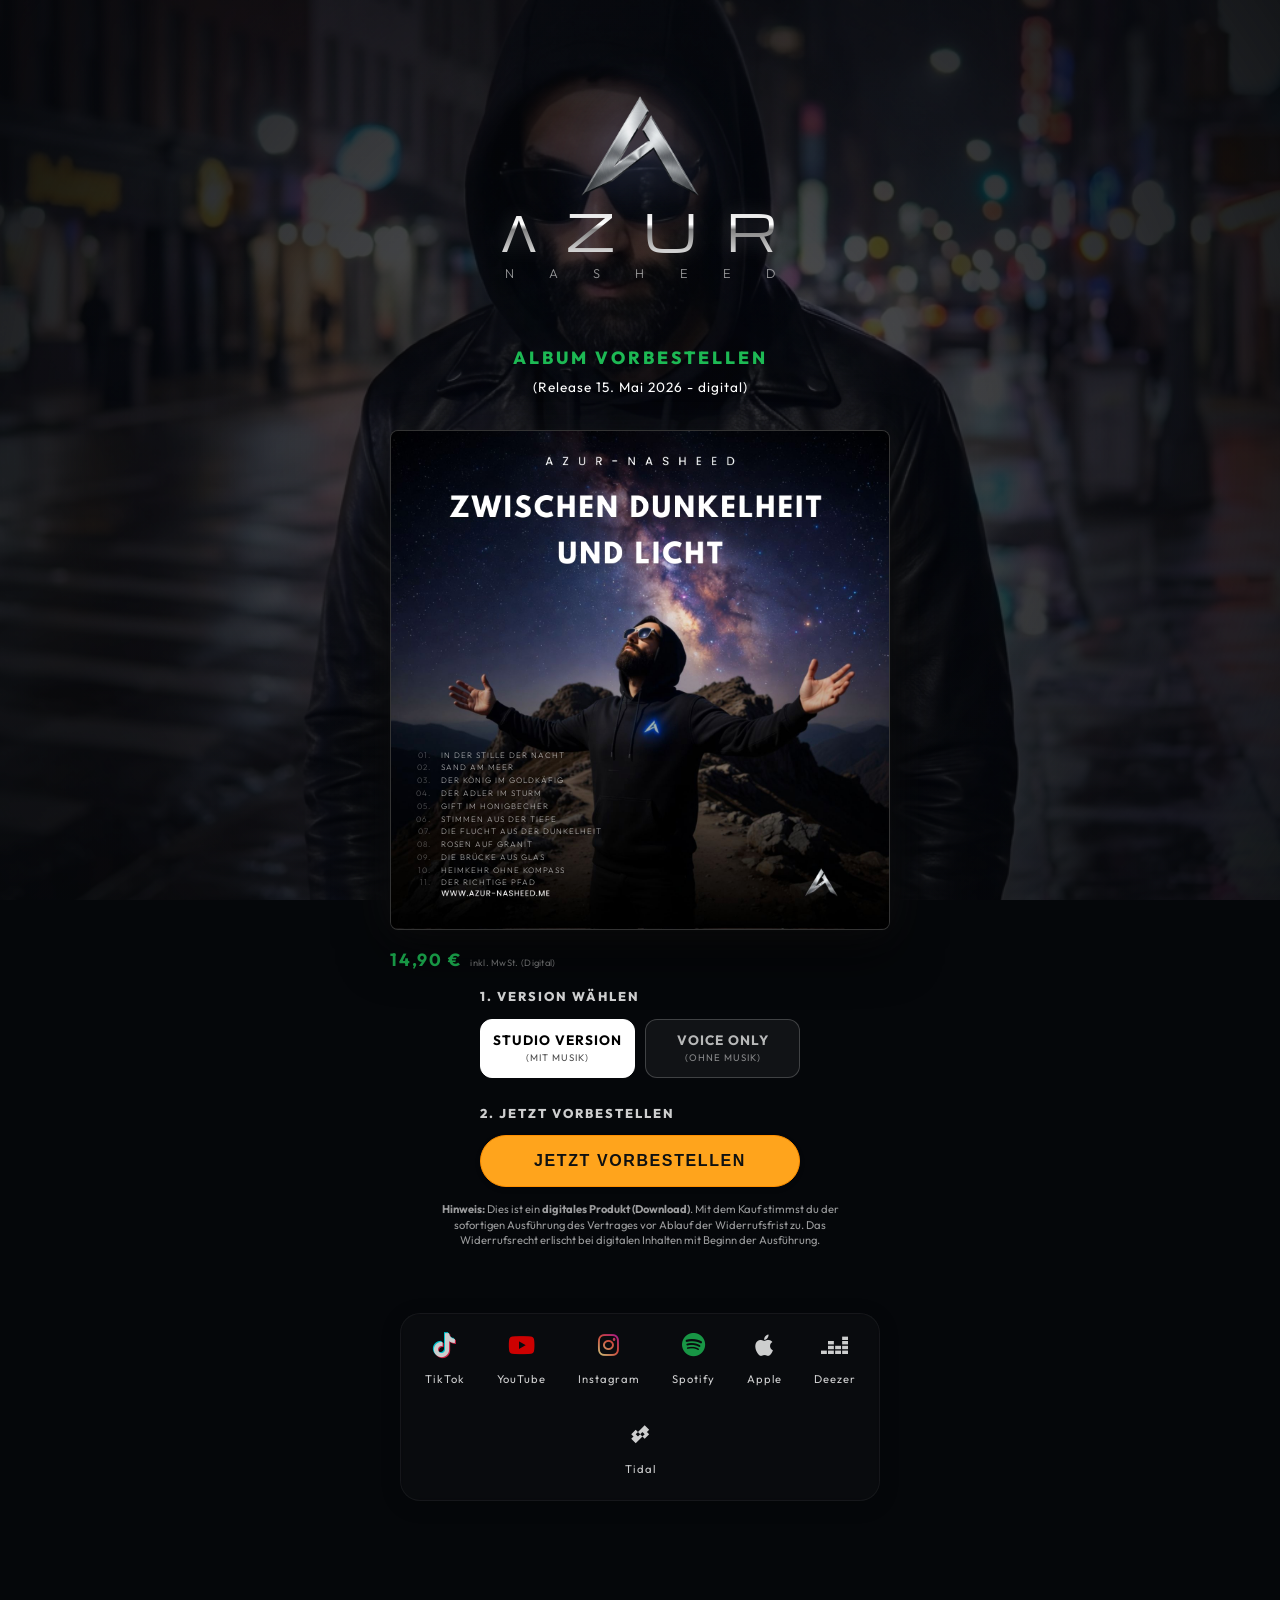
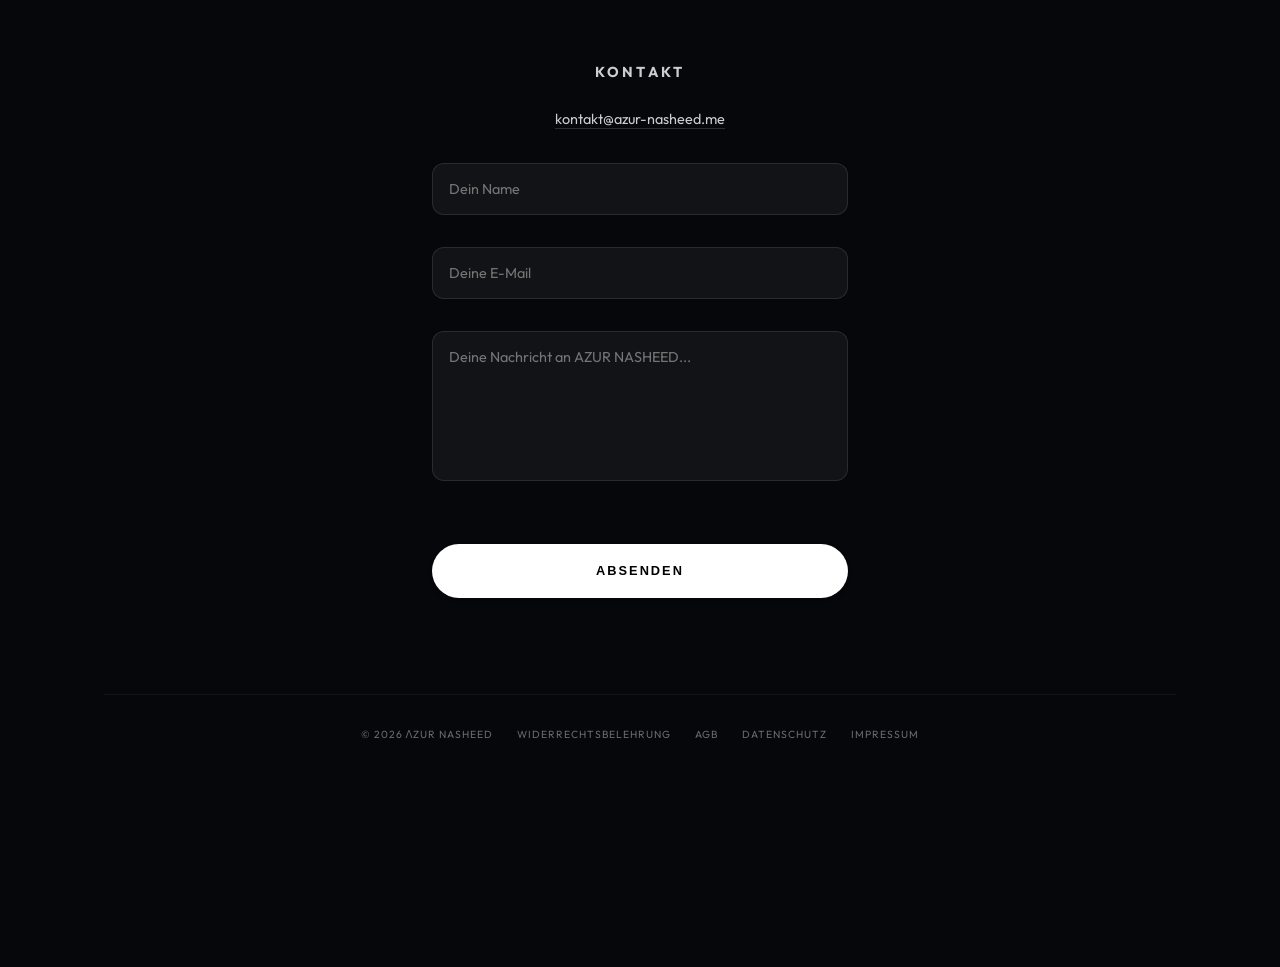
==== commit 7d1650cc: "UI: Price repositioned to left/green + 99 Names Lyrics added" ====
--- a/index.html
+++ b/index.html
@@ -201,13 +201,13 @@
                         </div>
                     </div>
                 </div>
-                <div style="margin-bottom: 8px;">
-                    <div style="display: flex; flex-direction: column; align-items: center; margin-bottom: 25px; margin-top: 15px;">
-                        <div style="display: flex; align-items: baseline; gap: 12px; margin-bottom: 4px;">
-                            <span class="product-price" style="font-size: 2.2rem; color: #fff; font-weight: 700; margin: 0;">14,90 €</span>
-                        </div>
-                        <div style="font-size: 0.58rem; color: rgba(255,255,255,0.8); letter-spacing: 0.3px; max-width: 130px; text-align: center; line-height: 1.1; font-weight: 400;">
-                            Endpreis gemäß § 19 UStG
+                <div style="margin-bottom: 12px; margin-top: 15px; text-align: left;">
+                    <div style="display: flex; flex-direction: column; align-items: flex-start;">
+                        <div style="display: flex; align-items: baseline; gap: 8px;">
+                            <span class="product-price" style="font-size: 1.1rem; color: #1db954; font-weight: 700; margin: 0;">14,90 €</span>
+                            <span style="font-size: 0.58rem; color: rgba(255,255,255,0.5); letter-spacing: 0.3px; font-weight: 400;">
+                                inkl. MwSt. (Digital)
+                            </span>
                         </div>
                     </div>
                 </div>
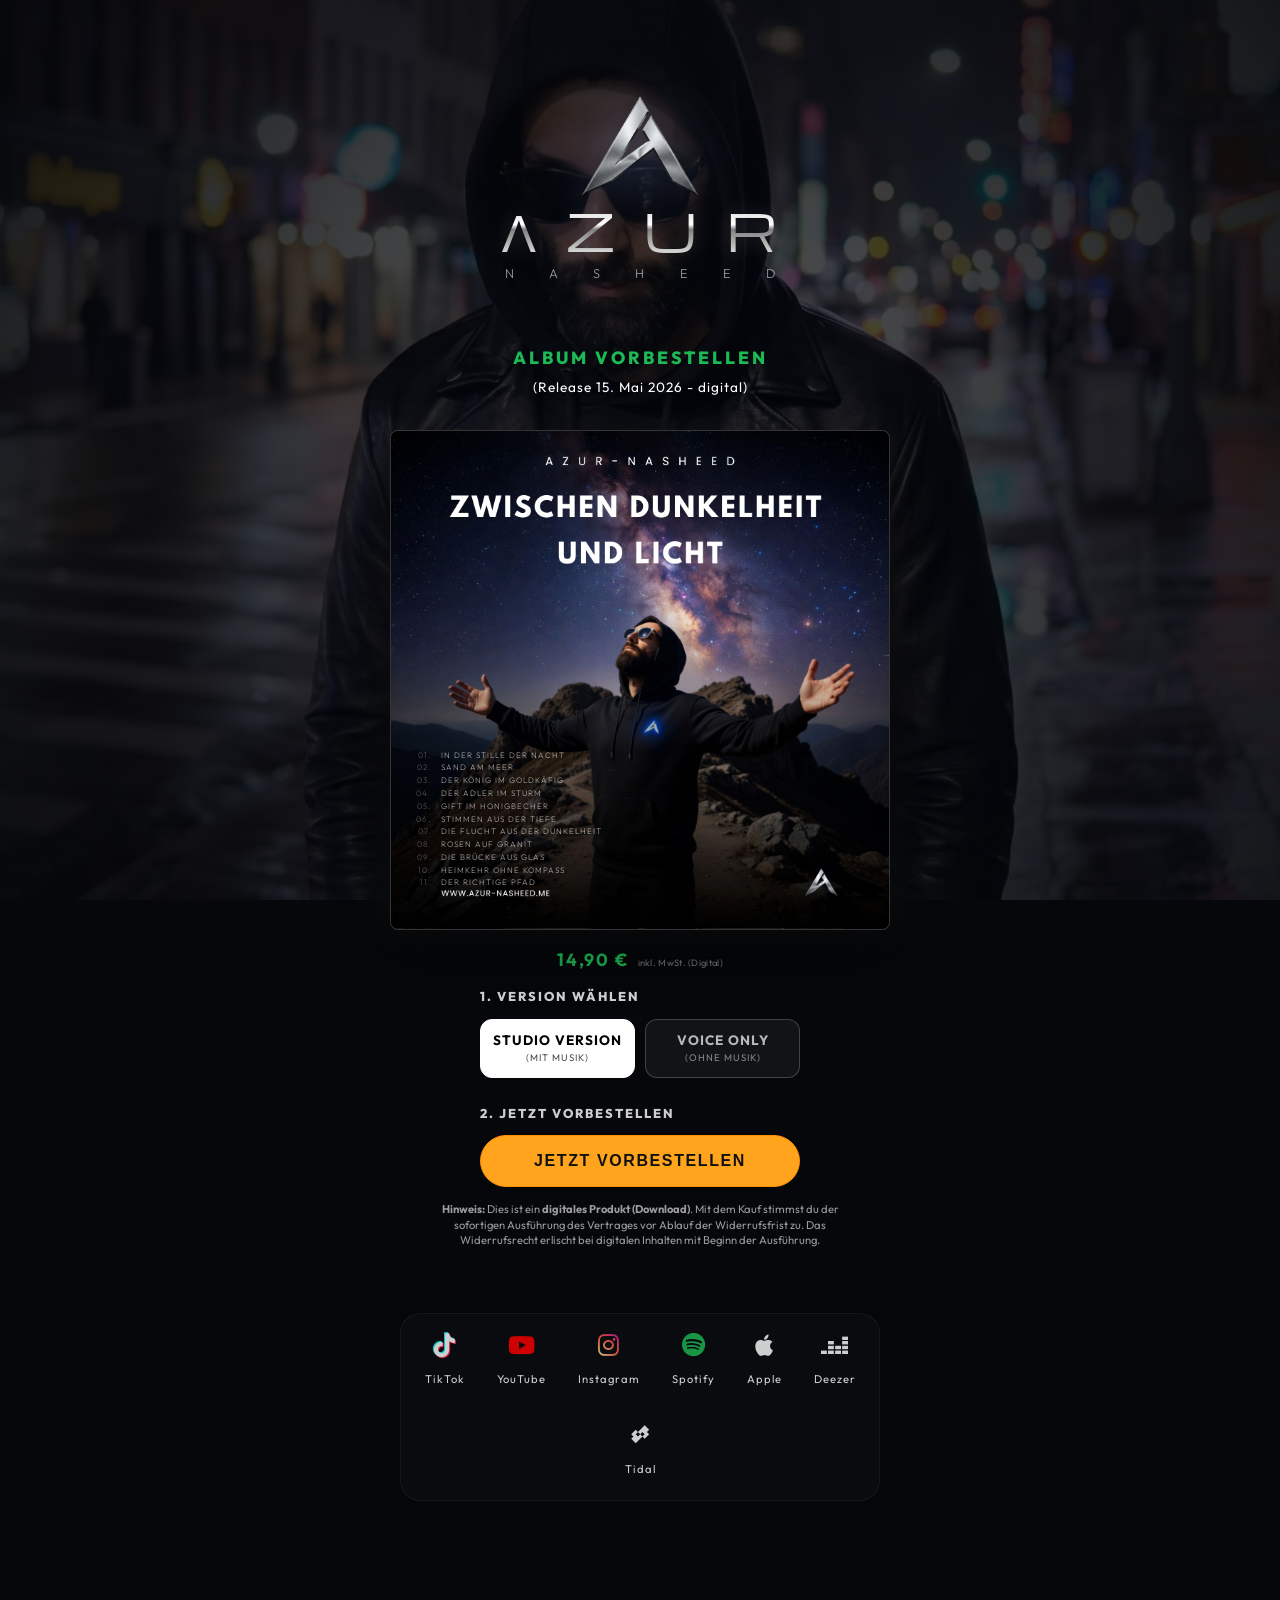
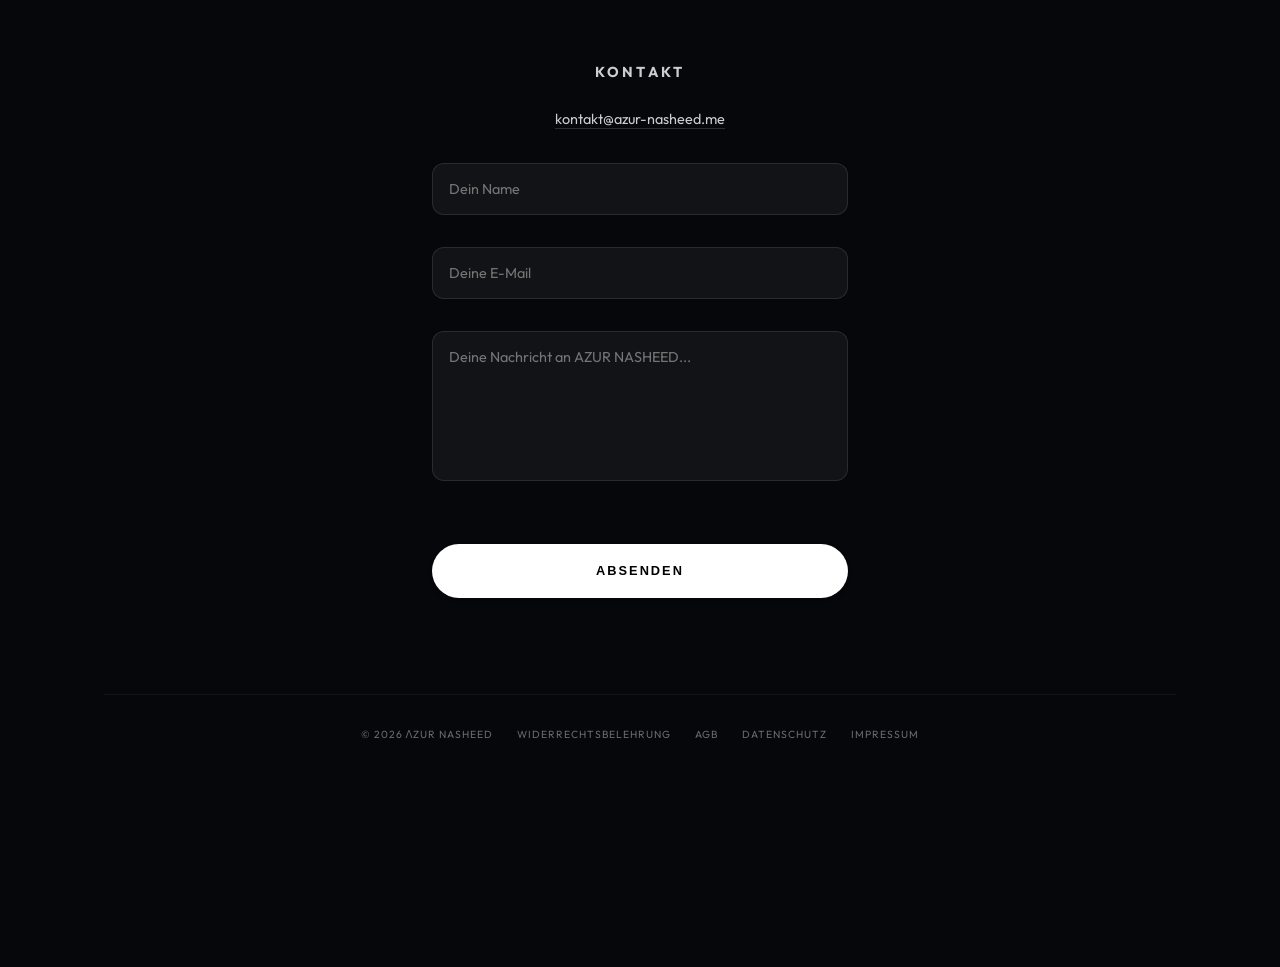
==== commit 065f9dc7: "UI: Centered the price again for better symmetry" ====
--- a/index.html
+++ b/index.html
@@ -201,8 +201,8 @@
                         </div>
                     </div>
                 </div>
-                <div style="margin-bottom: 12px; margin-top: 15px; text-align: left;">
-                    <div style="display: flex; flex-direction: column; align-items: flex-start;">
+                <div style="margin-bottom: 12px; margin-top: 15px; text-align: center;">
+                    <div style="display: flex; flex-direction: column; align-items: center;">
                         <div style="display: flex; align-items: baseline; gap: 8px;">
                             <span class="product-price" style="font-size: 1.1rem; color: #1db954; font-weight: 700; margin: 0;">14,90 €</span>
                             <span style="font-size: 0.58rem; color: rgba(255,255,255,0.5); letter-spacing: 0.3px; font-weight: 400;">
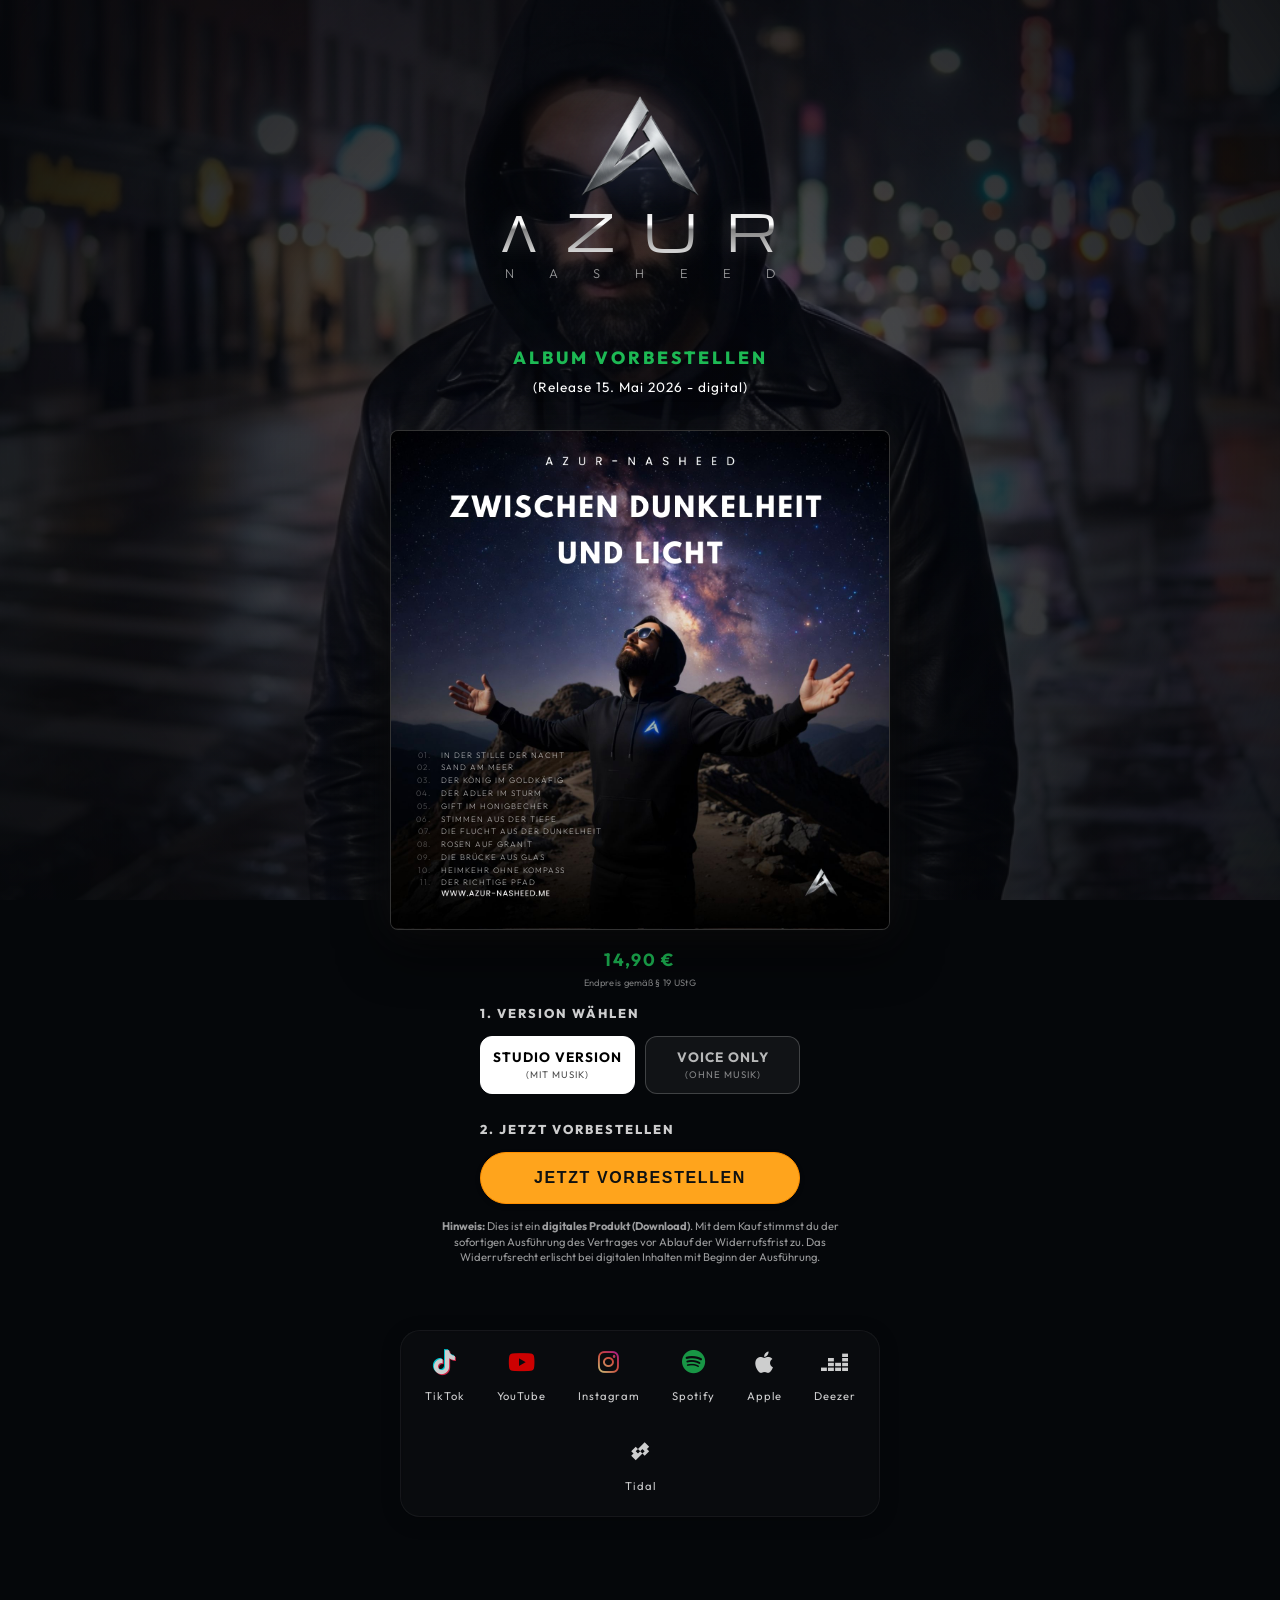
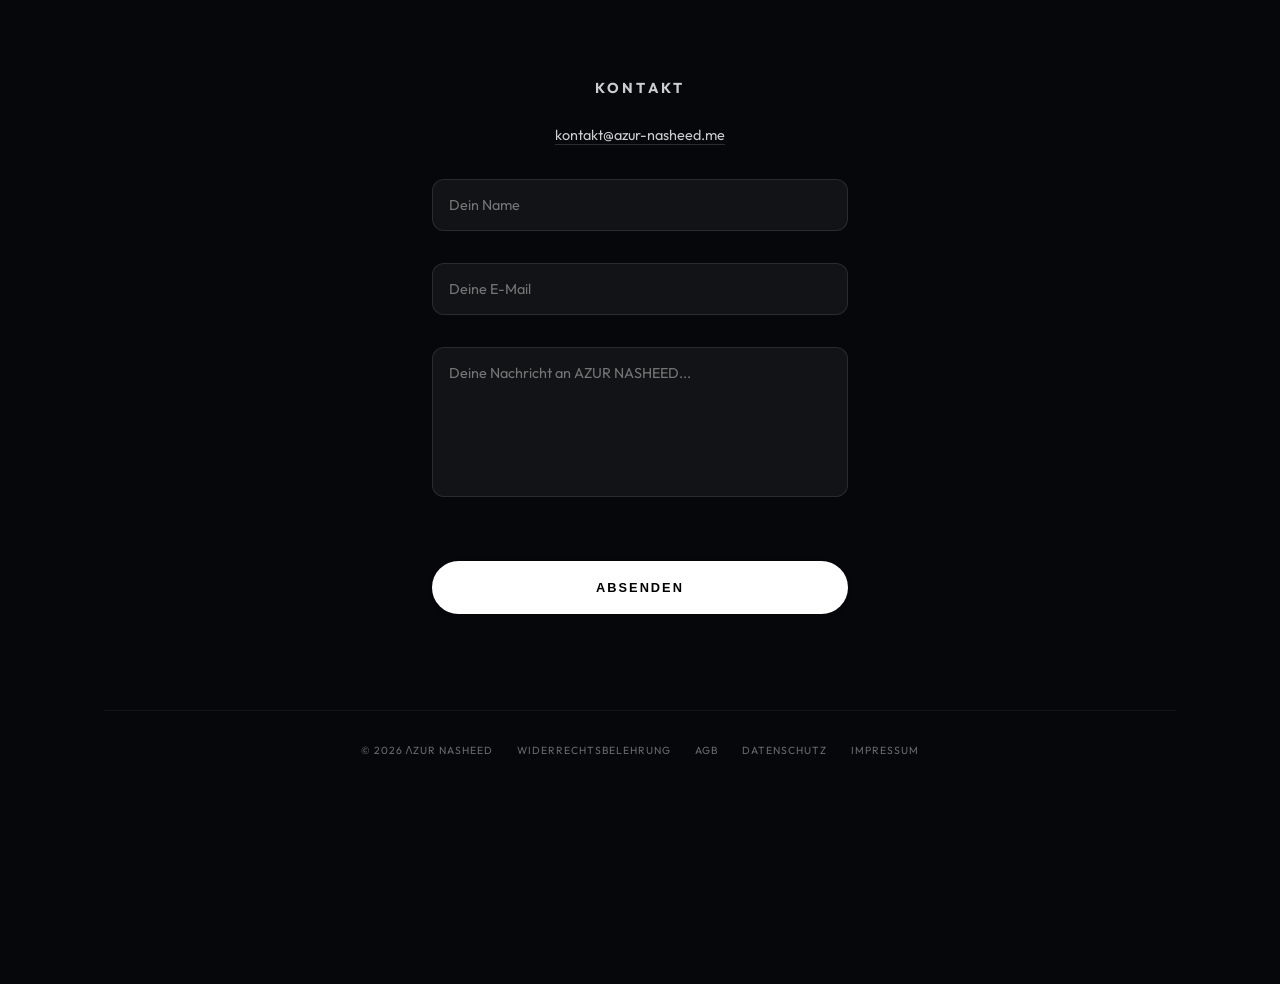
==== commit 81d6d5d8: "Legal: Restored § 19 UStG tax wording" ====
--- a/index.html
+++ b/index.html
@@ -205,9 +205,9 @@
                     <div style="display: flex; flex-direction: column; align-items: center;">
                         <div style="display: flex; align-items: baseline; gap: 8px;">
                             <span class="product-price" style="font-size: 1.1rem; color: #1db954; font-weight: 700; margin: 0;">14,90 €</span>
-                            <span style="font-size: 0.58rem; color: rgba(255,255,255,0.5); letter-spacing: 0.3px; font-weight: 400;">
-                                inkl. MwSt. (Digital)
-                            </span>
+                        </div>
+                        <div style="font-size: 0.58rem; color: rgba(255,255,255,0.5); letter-spacing: 0.3px; font-weight: 400; margin-top: 2px;">
+                            Endpreis gemäß § 19 UStG
                         </div>
                     </div>
                 </div>
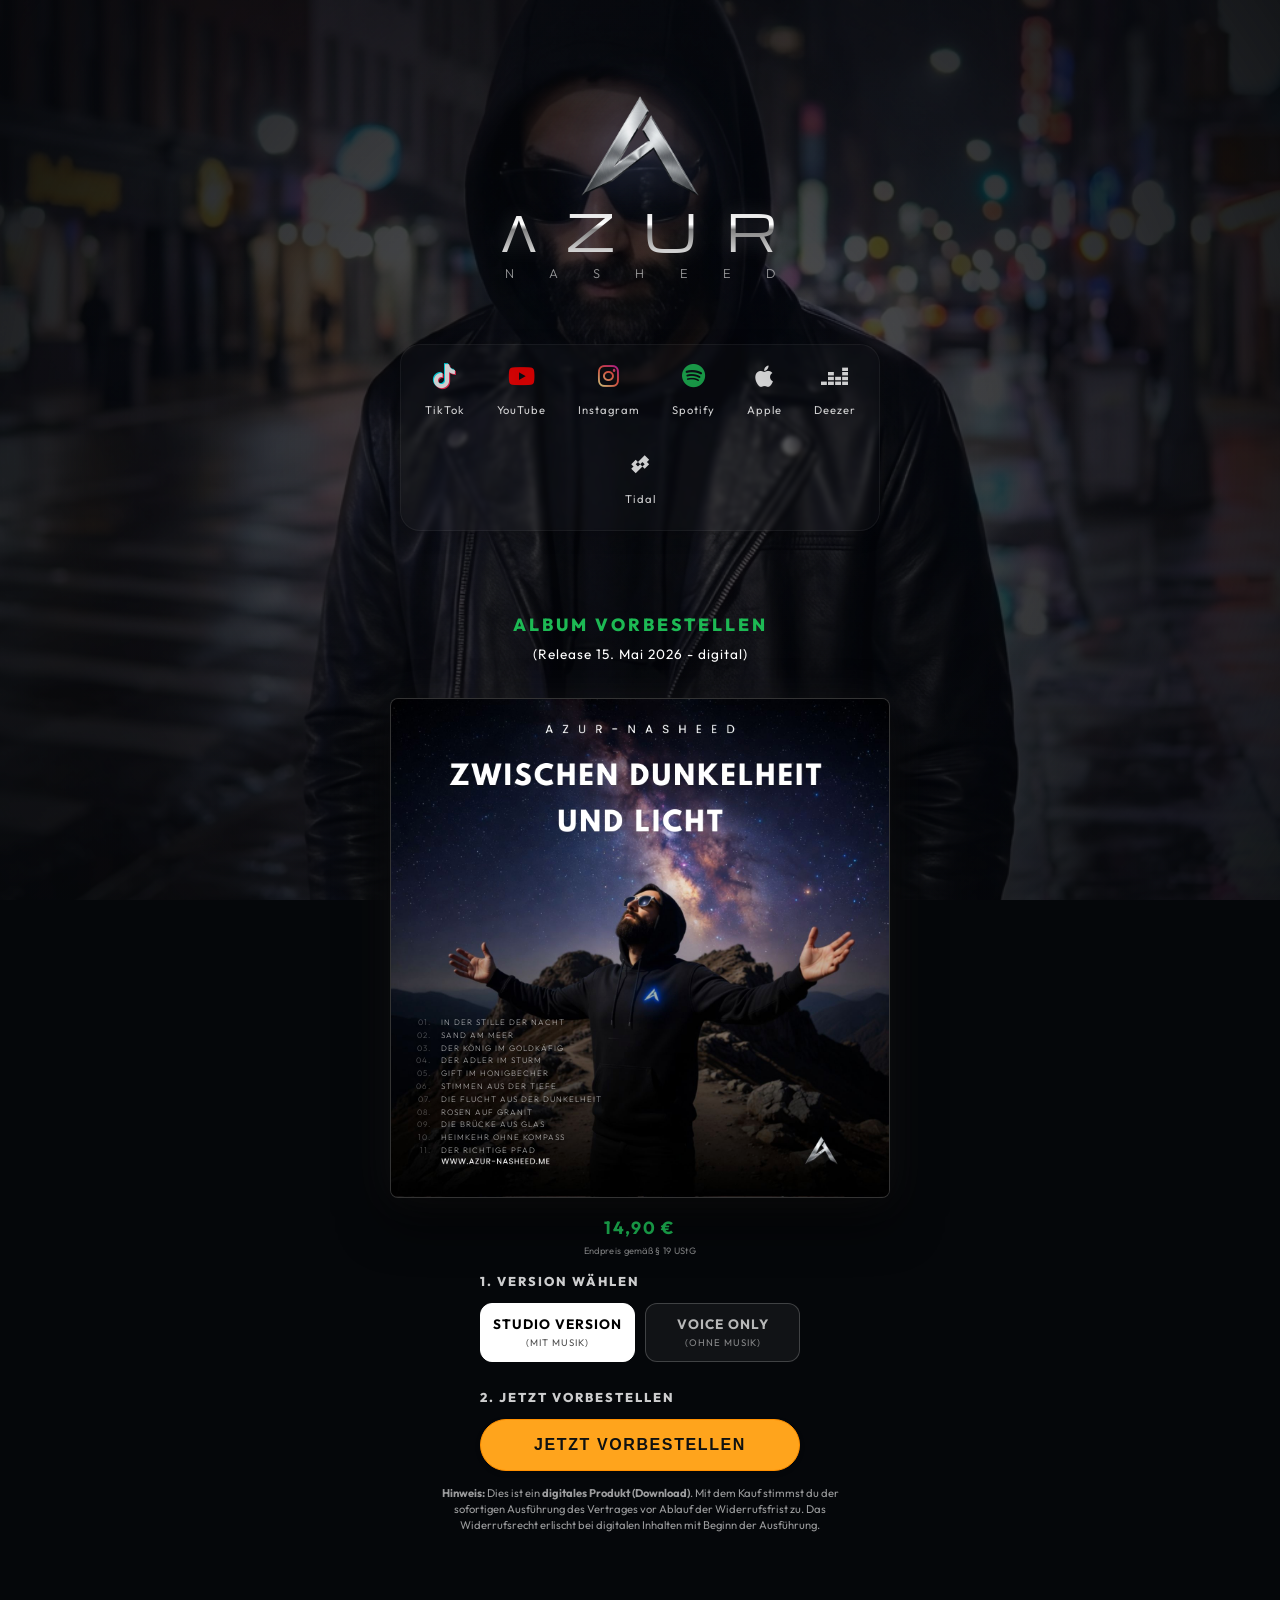
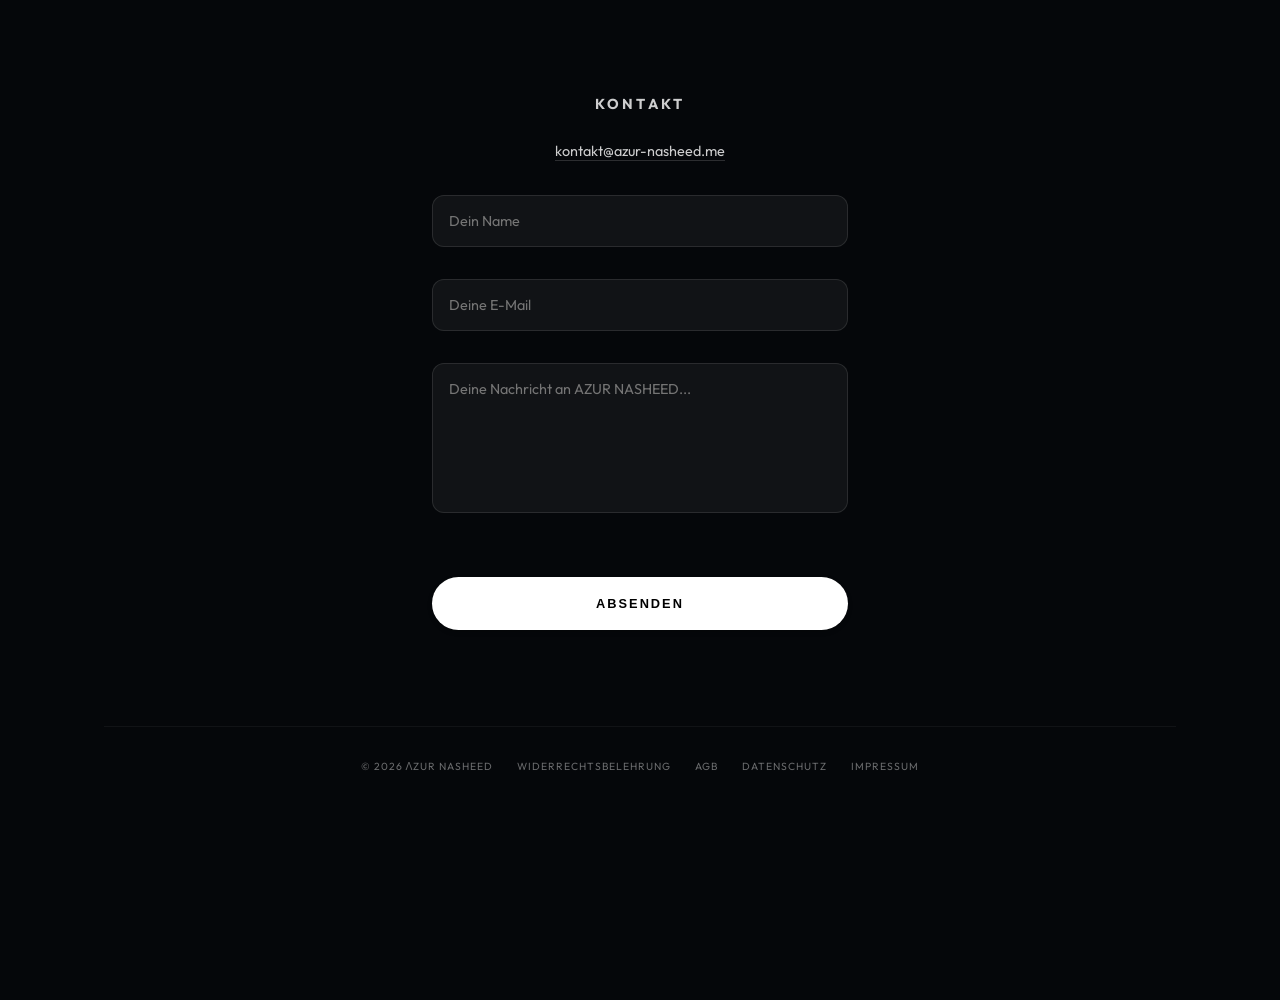
==== commit b11ff2fb: "style: prioritize streaming links above album section" ====
--- a/index.html
+++ b/index.html
@@ -173,11 +173,45 @@
                 <span class="name-sub" style="display: block; font-size: 0.8rem; color: #d1d1d1; letter-spacing: 2.2rem; font-weight: 300; margin-top: 12px; margin-right: -2.2rem; opacity: 0.7;">NASHEED</span>
             </h1>
         </header>
+        <!-- SOCIAL LINKS (Priorisiert ganz oben) -->
+        <div class="social-brand-bar" style="display: flex; justify-content: center; flex-wrap: wrap; gap: 2rem; margin-top: 1rem; margin-bottom: 5rem;">
+            <a href="https://www.tiktok.com/@azur_nasheed" target="_blank" style="color: white; text-align: center; text-decoration: none; opacity: 0.8; transition: opacity 0.3s;" onmouseover="this.style.opacity='1'" onmouseout="this.style.opacity='0.8'">
+                <i class="fab fa-tiktok" style="font-size: 1.5rem; margin-bottom: 0.5rem; display: block;"></i>
+                <span style="font-size: 0.7rem; letter-spacing: 1px;">TikTok</span>
+            </a>
+            <a href="https://www.youtube.com/@azur.nasheed?sub_confirmation=1" target="_blank" style="color: white; text-align: center; text-decoration: none; opacity: 0.8; transition: opacity 0.3s;" onmouseover="this.style.opacity='1'" onmouseout="this.style.opacity='0.8'">
+                <i class="fab fa-youtube" style="font-size: 1.5rem; margin-bottom: 0.5rem; display: block;"></i>
+                <span style="font-size: 0.7rem; letter-spacing: 1px;">YouTube</span>
+            </a>
+            <a href="https://www.instagram.com/azur.nasheed" target="_blank" style="color: white; text-align: center; text-decoration: none; opacity: 0.8; transition: opacity 0.3s;" onmouseover="this.style.opacity='1'" onmouseout="this.style.opacity='0.8'">
+                <i class="fab fa-instagram" style="font-size: 1.5rem; margin-bottom: 0.5rem; display: block;"></i>
+                <span style="font-size: 0.7rem; letter-spacing: 1px;">Instagram</span>
+            </a>
+            <a href="https://open.spotify.com/intl-de/artist/56pBAUNSrP1y15tXZYUs72" target="_blank" style="color: white; text-align: center; text-decoration: none; opacity: 0.8; transition: opacity 0.3s;" onmouseover="this.style.opacity='1'" onmouseout="this.style.opacity='0.8'">
+                <i class="fab fa-spotify" style="font-size: 1.5rem; margin-bottom: 0.5rem; display: block;"></i>
+                <span style="font-size: 0.7rem; letter-spacing: 1px;">Spotify</span>
+            </a>
+            <a href="https://music.apple.com/us/artist/azur/1892303733" target="_blank" style="color: white; text-align: center; text-decoration: none; opacity: 0.8; transition: opacity 0.3s;" onmouseover="this.style.opacity='1'" onmouseout="this.style.opacity='0.8'">
+                <i class="fab fa-apple" style="font-size: 1.5rem; margin-bottom: 0.5rem; display: block;"></i>
+                <span style="font-size: 0.7rem; letter-spacing: 1px;">Apple</span>
+            </a>
+            <a href="https://www.deezer.com/de/artist/386840561" target="_blank" style="color: white; text-align: center; text-decoration: none; opacity: 0.8; transition: opacity 0.3s;" onmouseover="this.style.opacity='1'" onmouseout="this.style.opacity='0.8'">
+                <i class="fab fa-deezer" style="font-size: 1.5rem; margin-bottom: 0.5rem; display: block;"></i>
+                <span style="font-size: 0.7rem; letter-spacing: 1px;">Deezer</span>
+            </a>
+
+            <a href="https://tidal.com/album/516586064" target="_blank" style="color: white; text-align: center; text-decoration: none; opacity: 0.8; transition: opacity 0.3s;" onmouseover="this.style.opacity='1'" onmouseout="this.style.opacity='0.8'">
+                <svg viewBox="0 0 24 24" fill="currentColor" style="width: 1.4rem; height: 1.4rem; margin-bottom: 0.6rem; display: block; margin-left: auto; margin-right: auto;">
+                    <path d="M12.012 7.2L7.212 12l4.8 4.8 4.8-4.8-4.8-4.8zM12.012 16.8l-4.8 4.8-4.8-4.8 4.8-4.8 4.8 4.8zM2.412 12L7.212 7.2l4.8 4.8-4.8 4.8-4.8-4.8zM16.812 7.2l4.8 4.8-4.8 4.8-4.8-4.8 4.8-4.8zM12.012 7.2l4.8-4.8 4.8 4.8-4.8 4.8-4.8-4.8z"/>
+                </svg>
+                <span style="font-size: 0.7rem; letter-spacing: 1px;">Tidal</span>
+            </a>
+        </div>
 
         <!-- PRODUCT GRID -->
         <section class="hoodie-section">
             <!-- FEATURED ALBUM SECTION -->
-        <section class="featured-album" style="margin-top: 4rem; margin-bottom: 4rem;">
+        <section class="featured-album" style="margin-top: 0; margin-bottom: 4rem;">
             <p style="text-align: center; margin-bottom: 0.3rem; font-size: 1.1rem; letter-spacing: 3px; font-weight: 800; color: #1db954;">ALBUM VORBESTELLEN</p>
             <p style="text-align: center; margin-top: 0; margin-bottom: 2rem; font-size: 0.85rem; color: #ffffff; font-weight: 400; letter-spacing: 1px;">(Release 15. Mai 2026 - digital)</p>
             <div class="product-item" id="album-item" style="max-width: 500px; margin: 0 auto;">
@@ -228,41 +262,6 @@
             </div>
         </section>
 
-        <!-- SOCIAL LINKS (jetzt unten) -->
-        <div class="social-brand-bar" style="display: flex; justify-content: center; flex-wrap: wrap; gap: 2rem; margin-top: 3rem; margin-bottom: 2rem;">
-            <a href="https://www.tiktok.com/@azur_nasheed" target="_blank" style="color: white; text-align: center; text-decoration: none; opacity: 0.8; transition: opacity 0.3s;" onmouseover="this.style.opacity='1'" onmouseout="this.style.opacity='0.8'">
-                <i class="fab fa-tiktok" style="font-size: 1.5rem; margin-bottom: 0.5rem; display: block;"></i>
-                <span style="font-size: 0.7rem; letter-spacing: 1px;">TikTok</span>
-            </a>
-            <a href="https://www.youtube.com/@azur.nasheed?sub_confirmation=1" target="_blank" style="color: white; text-align: center; text-decoration: none; opacity: 0.8; transition: opacity 0.3s;" onmouseover="this.style.opacity='1'" onmouseout="this.style.opacity='0.8'">
-                <i class="fab fa-youtube" style="font-size: 1.5rem; margin-bottom: 0.5rem; display: block;"></i>
-                <span style="font-size: 0.7rem; letter-spacing: 1px;">YouTube</span>
-            </a>
-            <a href="https://www.instagram.com/azur.nasheed" target="_blank" style="color: white; text-align: center; text-decoration: none; opacity: 0.8; transition: opacity 0.3s;" onmouseover="this.style.opacity='1'" onmouseout="this.style.opacity='0.8'">
-                <i class="fab fa-instagram" style="font-size: 1.5rem; margin-bottom: 0.5rem; display: block;"></i>
-                <span style="font-size: 0.7rem; letter-spacing: 1px;">Instagram</span>
-            </a>
-            <a href="https://open.spotify.com/intl-de/artist/56pBAUNSrP1y15tXZYUs72" target="_blank" style="color: white; text-align: center; text-decoration: none; opacity: 0.8; transition: opacity 0.3s;" onmouseover="this.style.opacity='1'" onmouseout="this.style.opacity='0.8'">
-                <i class="fab fa-spotify" style="font-size: 1.5rem; margin-bottom: 0.5rem; display: block;"></i>
-                <span style="font-size: 0.7rem; letter-spacing: 1px;">Spotify</span>
-            </a>
-            <a href="https://music.apple.com/us/artist/azur/1892303733" target="_blank" style="color: white; text-align: center; text-decoration: none; opacity: 0.8; transition: opacity 0.3s;" onmouseover="this.style.opacity='1'" onmouseout="this.style.opacity='0.8'">
-                <i class="fab fa-apple" style="font-size: 1.5rem; margin-bottom: 0.5rem; display: block;"></i>
-                <span style="font-size: 0.7rem; letter-spacing: 1px;">Apple</span>
-            </a>
-            <a href="https://www.deezer.com/de/artist/386840561" target="_blank" style="color: white; text-align: center; text-decoration: none; opacity: 0.8; transition: opacity 0.3s;" onmouseover="this.style.opacity='1'" onmouseout="this.style.opacity='0.8'">
-                <i class="fab fa-deezer" style="font-size: 1.5rem; margin-bottom: 0.5rem; display: block;"></i>
-                <span style="font-size: 0.7rem; letter-spacing: 1px;">Deezer</span>
-            </a>
-
-            <a href="https://tidal.com/album/516586064" target="_blank" style="color: white; text-align: center; text-decoration: none; opacity: 0.8; transition: opacity 0.3s;" onmouseover="this.style.opacity='1'" onmouseout="this.style.opacity='0.8'">
-                <svg viewBox="0 0 24 24" fill="currentColor" style="width: 1.4rem; height: 1.4rem; margin-bottom: 0.6rem; display: block; margin-left: auto; margin-right: auto;">
-                    <path d="M12.012 7.2L7.212 12l4.8 4.8 4.8-4.8-4.8-4.8zM12.012 16.8l-4.8 4.8-4.8-4.8 4.8-4.8 4.8 4.8zM2.412 12L7.212 7.2l4.8 4.8-4.8 4.8-4.8-4.8zM16.812 7.2l4.8 4.8-4.8 4.8-4.8-4.8 4.8-4.8zM12.012 7.2l4.8-4.8 4.8 4.8-4.8 4.8-4.8-4.8z"/>
-                </svg>
-                <span style="font-size: 0.7rem; letter-spacing: 1px;">Tidal</span>
-            </a>
-        </div>
-
         <!-- CONTACT SECTION (Vollständiges Formular aus index.html) -->
         <section class="contact-section" style="max-width: 480px; margin: 10rem auto 6rem; padding: 0 2rem;">
             <h3 class="section-title" style="font-size: 0.9rem; letter-spacing: 0.2rem; margin-bottom: 1.5rem; opacity: 0.8; text-transform: uppercase; text-align: center;">Kontakt</h3>
@@ -343,5 +342,10 @@
             }, 2500);
         }
     </script>
+    <!-- Vercel Analytics -->
+    <script>
+        window.va = window.va || function () { (window.vaq = window.vaq || []).push(arguments); };
+    </script>
+    <script defer src="/_vercel/insights/script.js"></script>
 </body>
 </html>
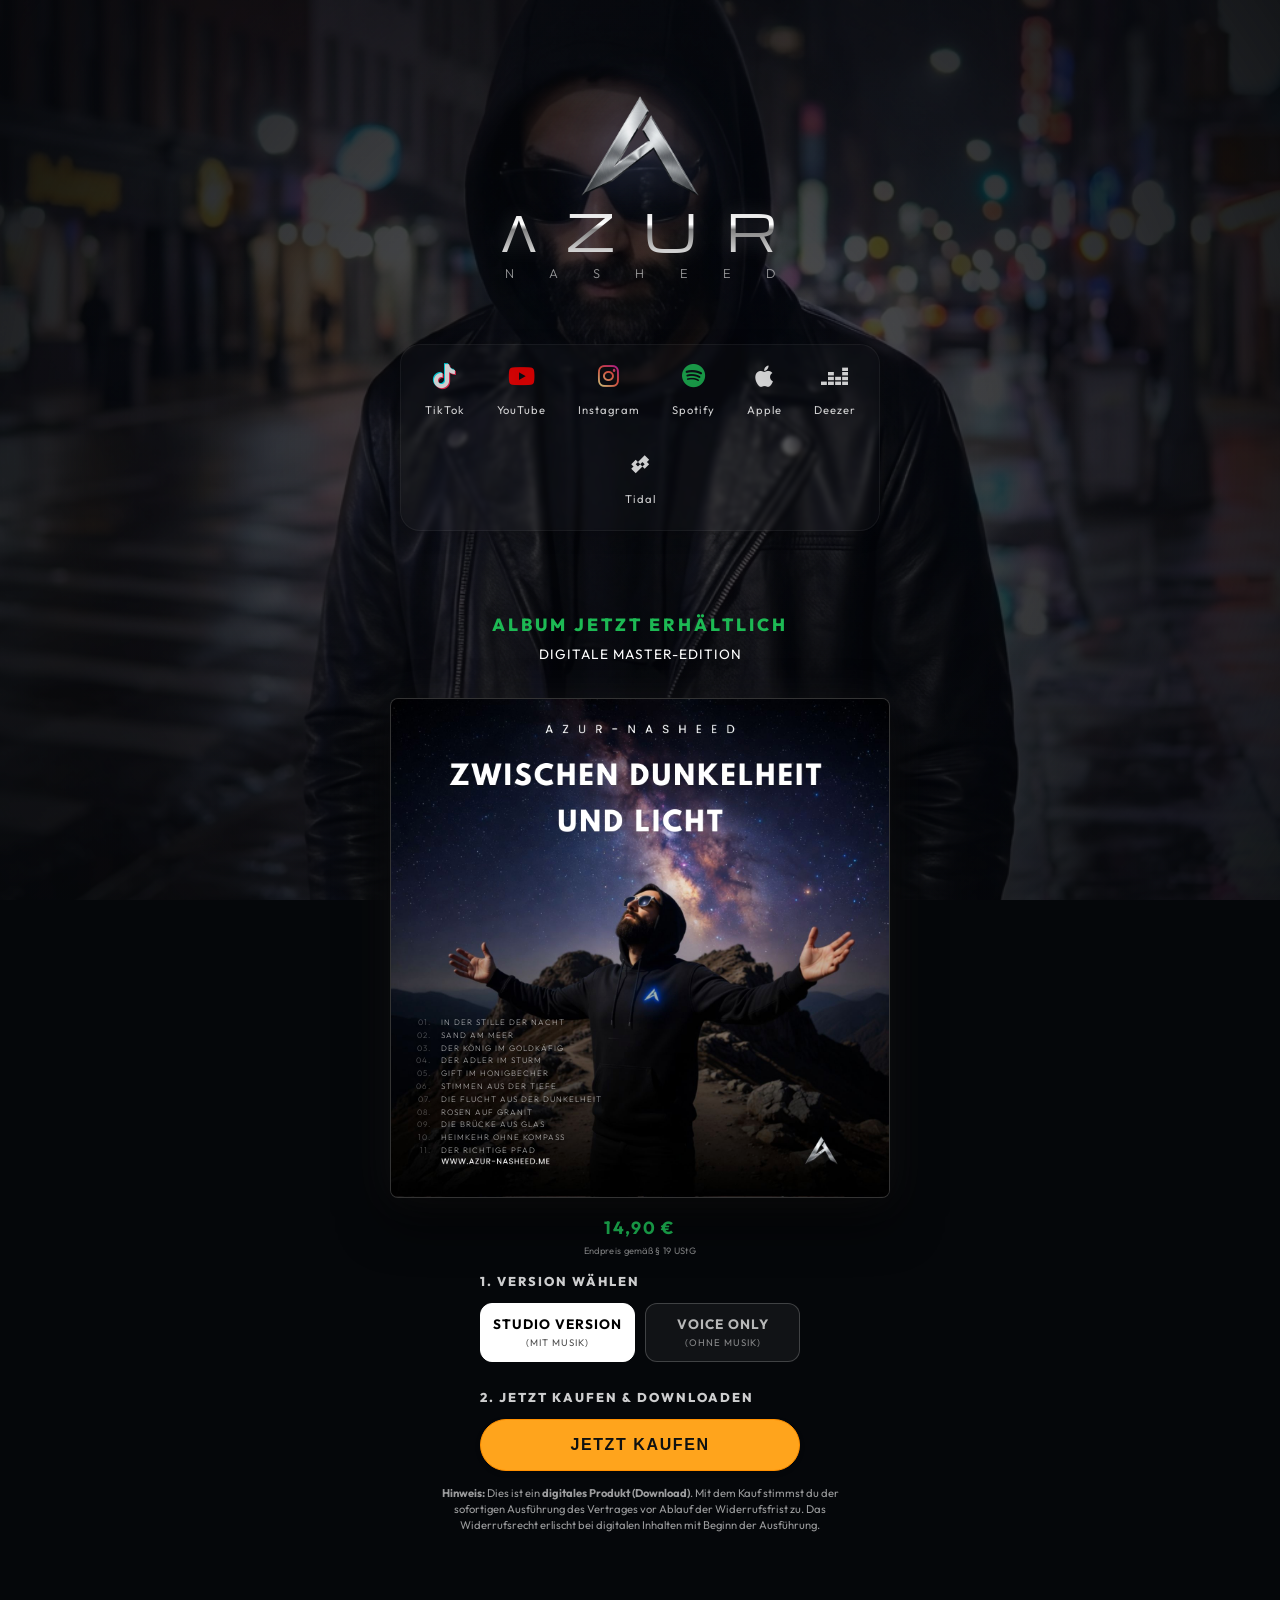
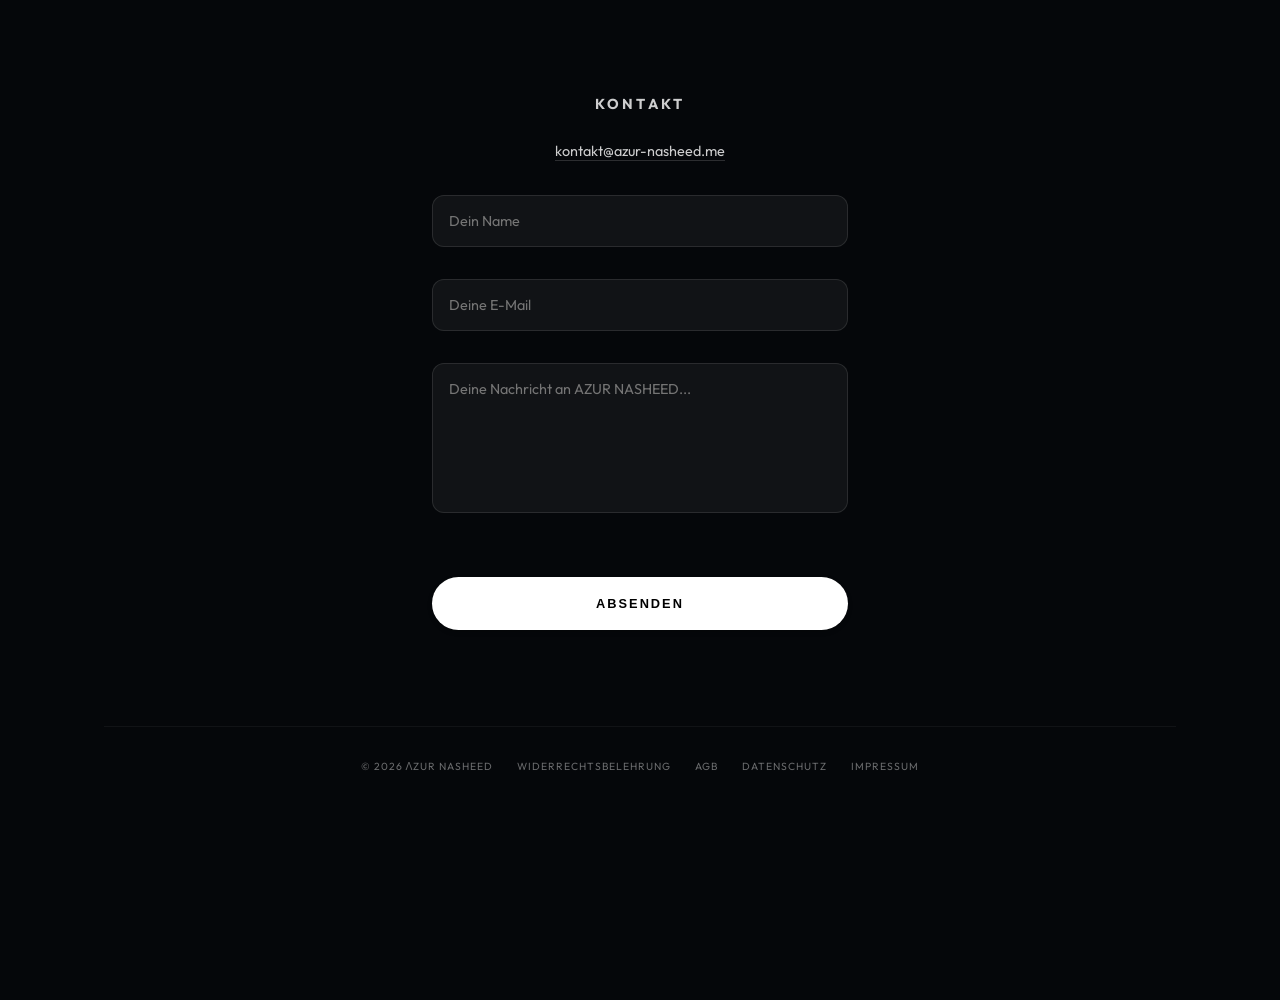
==== commit 5147f2e9: "feat: Official Release May 15 - Album Live & New Master Lyrics" ====
--- a/index.html
+++ b/index.html
@@ -212,8 +212,8 @@
         <section class="hoodie-section">
             <!-- FEATURED ALBUM SECTION -->
         <section class="featured-album" style="margin-top: 0; margin-bottom: 4rem;">
-            <p style="text-align: center; margin-bottom: 0.3rem; font-size: 1.1rem; letter-spacing: 3px; font-weight: 800; color: #1db954;">ALBUM VORBESTELLEN</p>
-            <p style="text-align: center; margin-top: 0; margin-bottom: 2rem; font-size: 0.85rem; color: #ffffff; font-weight: 400; letter-spacing: 1px;">(Release 15. Mai 2026 - digital)</p>
+            <p style="text-align: center; margin-bottom: 0.3rem; font-size: 1.1rem; letter-spacing: 3px; font-weight: 800; color: #1db954;">ALBUM JETZT ERHÄLTLICH</p>
+            <p style="text-align: center; margin-top: 0; margin-bottom: 2rem; font-size: 0.85rem; color: #ffffff; font-weight: 400; letter-spacing: 1px;">DIGITALE MASTER-EDITION</p>
             <div class="product-item" id="album-item" style="max-width: 500px; margin: 0 auto;">
                 <div class="product-image-box featured-album-glow" style="aspect-ratio: 1/1; cursor: pointer; position: relative;" onclick="window.location.href='product_album.html'">
                     <img src="Fotos/azur_album_final.jpg" alt="AZUR Album Masterpiece" class="display-img" loading="lazy">
@@ -253,8 +253,8 @@
                         <button id="btn-vocal" class="version-btn" onclick="setVersion('vocal')" style="background: rgba(255,255,255,0.05); border: 1px solid rgba(255,255,255,0.2); color: rgba(255,255,255,0.7); padding: 12px 5px; border-radius: 12px; font-size: 0.85rem; font-weight: 700; cursor: pointer; transition: all 0.3s; flex: 1; letter-spacing: 1px; font-family: 'Outfit', sans-serif; line-height: 1.2;">VOICE ONLY<br><span style="font-size: 0.6rem; opacity: 0.7; font-weight: 400;">(OHNE MUSIK)</span></button>
                     </div>
                     
-                    <div style="font-size: 0.8rem; opacity: 0.8; margin-bottom: 12px; letter-spacing: 2px; font-weight: 800; color: #fff;">2. JETZT VORBESTELLEN</div>
-                    <button class="buy-btn" style="margin-top: 0; width: 100%; display: block; font-size: 1rem; padding: 1rem;" onclick="initiateCheckout('DIGITAL ALBUM (PRE-ORDER)')">JETZT VORBESTELLEN</button>
+                    <div style="font-size: 0.8rem; opacity: 0.8; margin-bottom: 12px; letter-spacing: 2px; font-weight: 800; color: #fff;">2. JETZT KAUFEN & DOWNLOADEN</div>
+                    <button class="buy-btn" style="margin-top: 0; width: 100%; display: block; font-size: 1rem; padding: 1rem;" onclick="initiateCheckout('DIGITAL ALBUM (MASTER EDITION)')">JETZT KAUFEN</button>
                 </div>
                 <p style="font-size: 0.7rem; opacity: 0.6; margin-top: 15px; line-height: 1.4; max-width: 400px; margin-left: auto; margin-right: auto; color: #fff;">
                     <strong>Hinweis:</strong> Dies ist ein <strong>digitales Produkt (Download)</strong>. Mit dem Kauf stimmst du der sofortigen Ausführung des Vertrages vor Ablauf der Widerrufsfrist zu. Das Widerrufsrecht erlischt bei digitalen Inhalten mit Beginn der Ausführung.
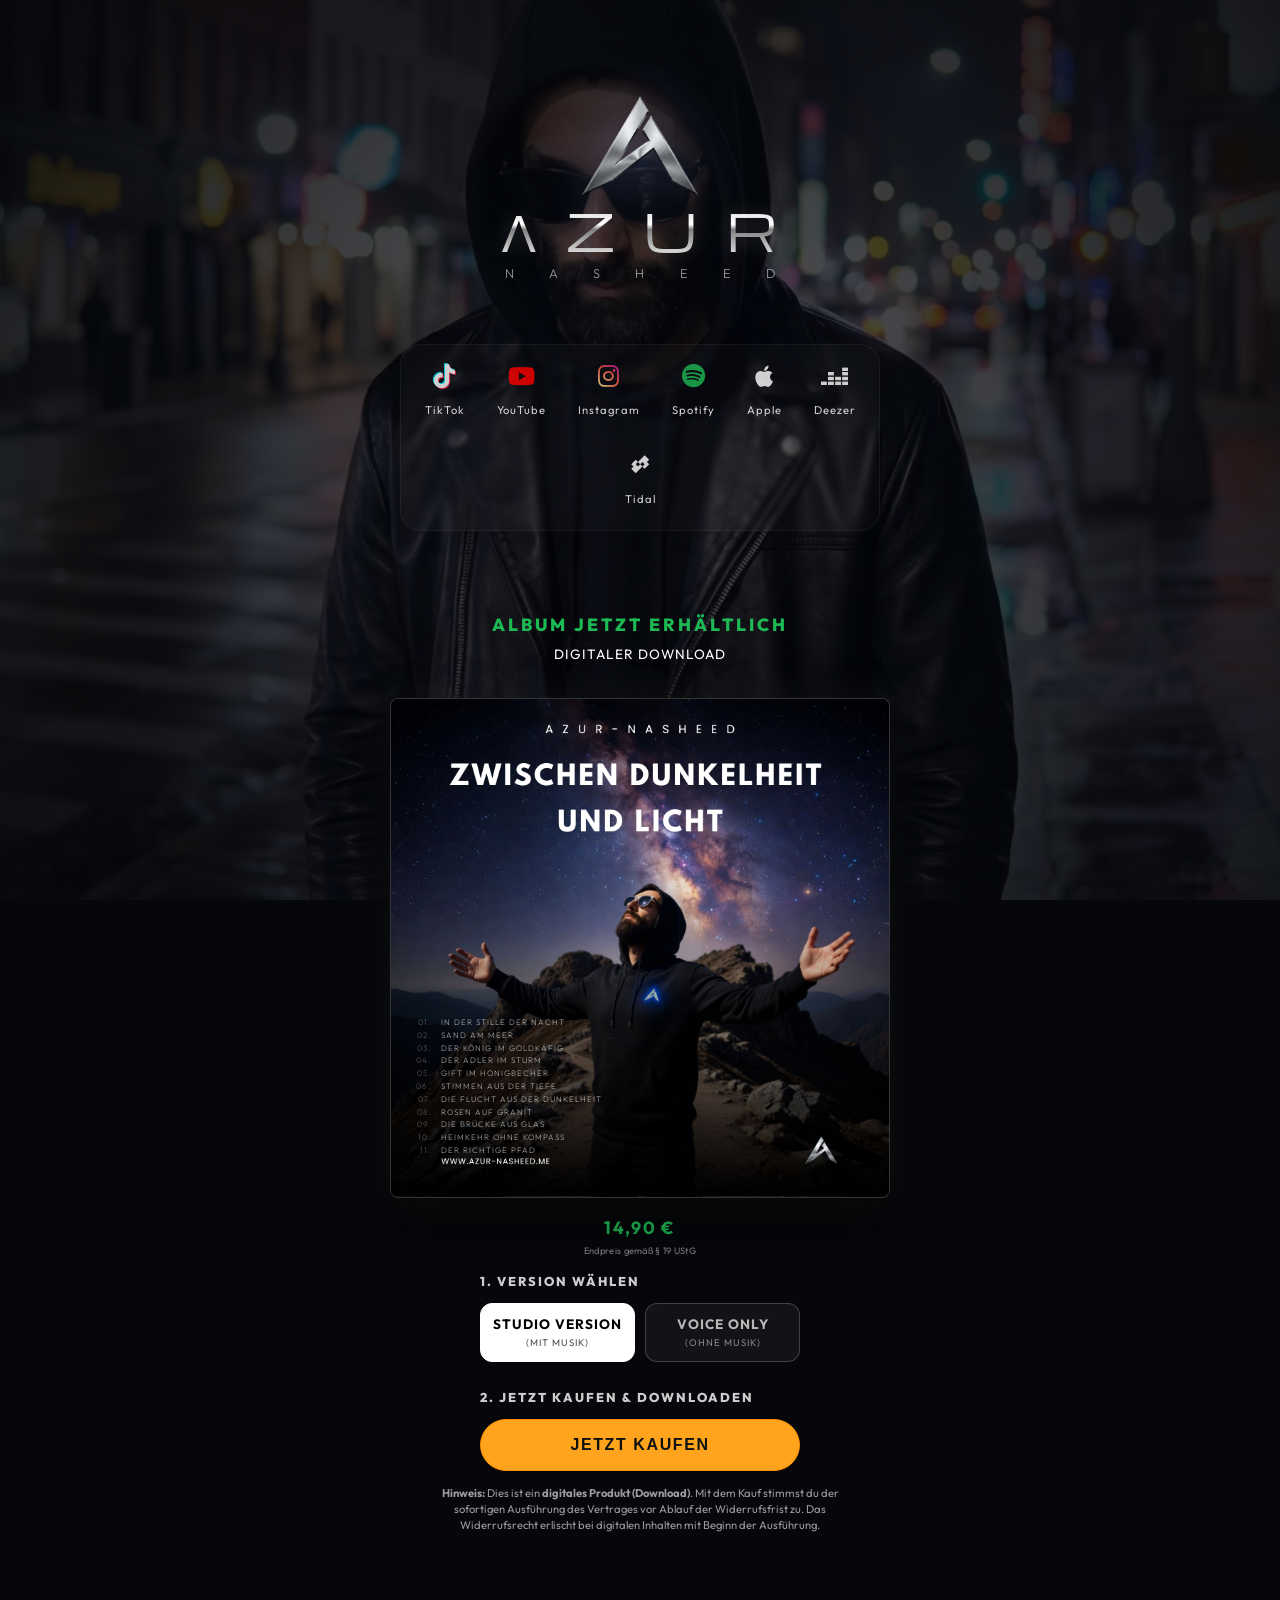
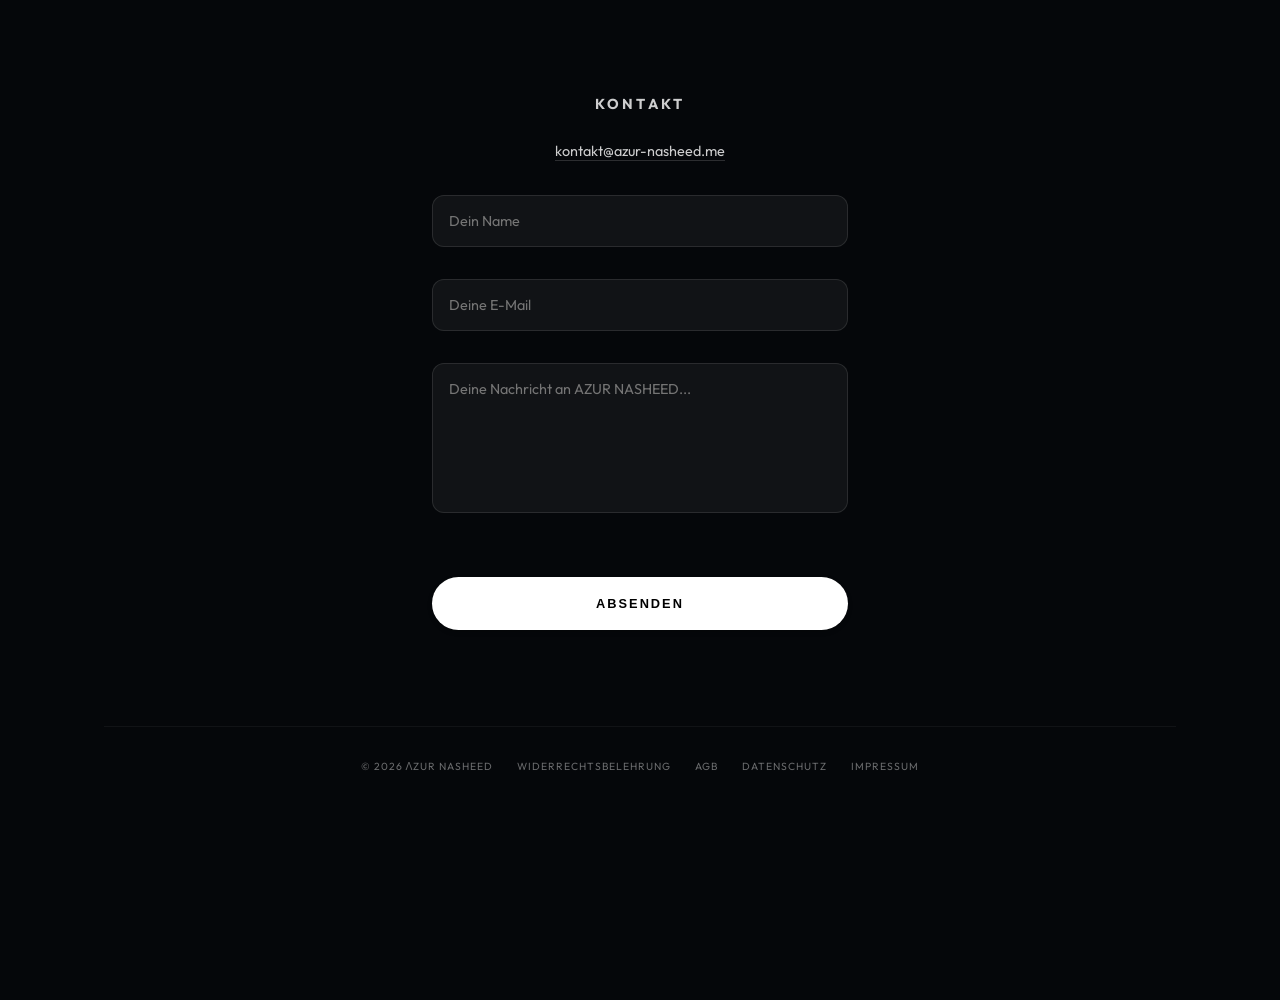
==== commit 0ac7b7e6: "feat: Removed Master Edition text from shop" ====
--- a/index.html
+++ b/index.html
@@ -213,7 +213,7 @@
             <!-- FEATURED ALBUM SECTION -->
         <section class="featured-album" style="margin-top: 0; margin-bottom: 4rem;">
             <p style="text-align: center; margin-bottom: 0.3rem; font-size: 1.1rem; letter-spacing: 3px; font-weight: 800; color: #1db954;">ALBUM JETZT ERHÄLTLICH</p>
-            <p style="text-align: center; margin-top: 0; margin-bottom: 2rem; font-size: 0.85rem; color: #ffffff; font-weight: 400; letter-spacing: 1px;">DIGITALE MASTER-EDITION</p>
+            <p style="text-align: center; margin-top: 0; margin-bottom: 2rem; font-size: 0.85rem; color: #ffffff; font-weight: 400; letter-spacing: 1px;">DIGITALER DOWNLOAD</p>
             <div class="product-item" id="album-item" style="max-width: 500px; margin: 0 auto;">
                 <div class="product-image-box featured-album-glow" style="aspect-ratio: 1/1; cursor: pointer; position: relative;" onclick="window.location.href='product_album.html'">
                     <img src="Fotos/azur_album_final.jpg" alt="AZUR Album Masterpiece" class="display-img" loading="lazy">
@@ -254,7 +254,7 @@
                     </div>
                     
                     <div style="font-size: 0.8rem; opacity: 0.8; margin-bottom: 12px; letter-spacing: 2px; font-weight: 800; color: #fff;">2. JETZT KAUFEN & DOWNLOADEN</div>
-                    <button class="buy-btn" style="margin-top: 0; width: 100%; display: block; font-size: 1rem; padding: 1rem;" onclick="initiateCheckout('DIGITAL ALBUM (MASTER EDITION)')">JETZT KAUFEN</button>
+                    <button class="buy-btn" style="margin-top: 0; width: 100%; display: block; font-size: 1rem; padding: 1rem;" onclick="initiateCheckout('DIGITAL ALBUM')">JETZT KAUFEN</button>
                 </div>
                 <p style="font-size: 0.7rem; opacity: 0.6; margin-top: 15px; line-height: 1.4; max-width: 400px; margin-left: auto; margin-right: auto; color: #fff;">
                     <strong>Hinweis:</strong> Dies ist ein <strong>digitales Produkt (Download)</strong>. Mit dem Kauf stimmst du der sofortigen Ausführung des Vertrages vor Ablauf der Widerrufsfrist zu. Das Widerrufsrecht erlischt bei digitalen Inhalten mit Beginn der Ausführung.
